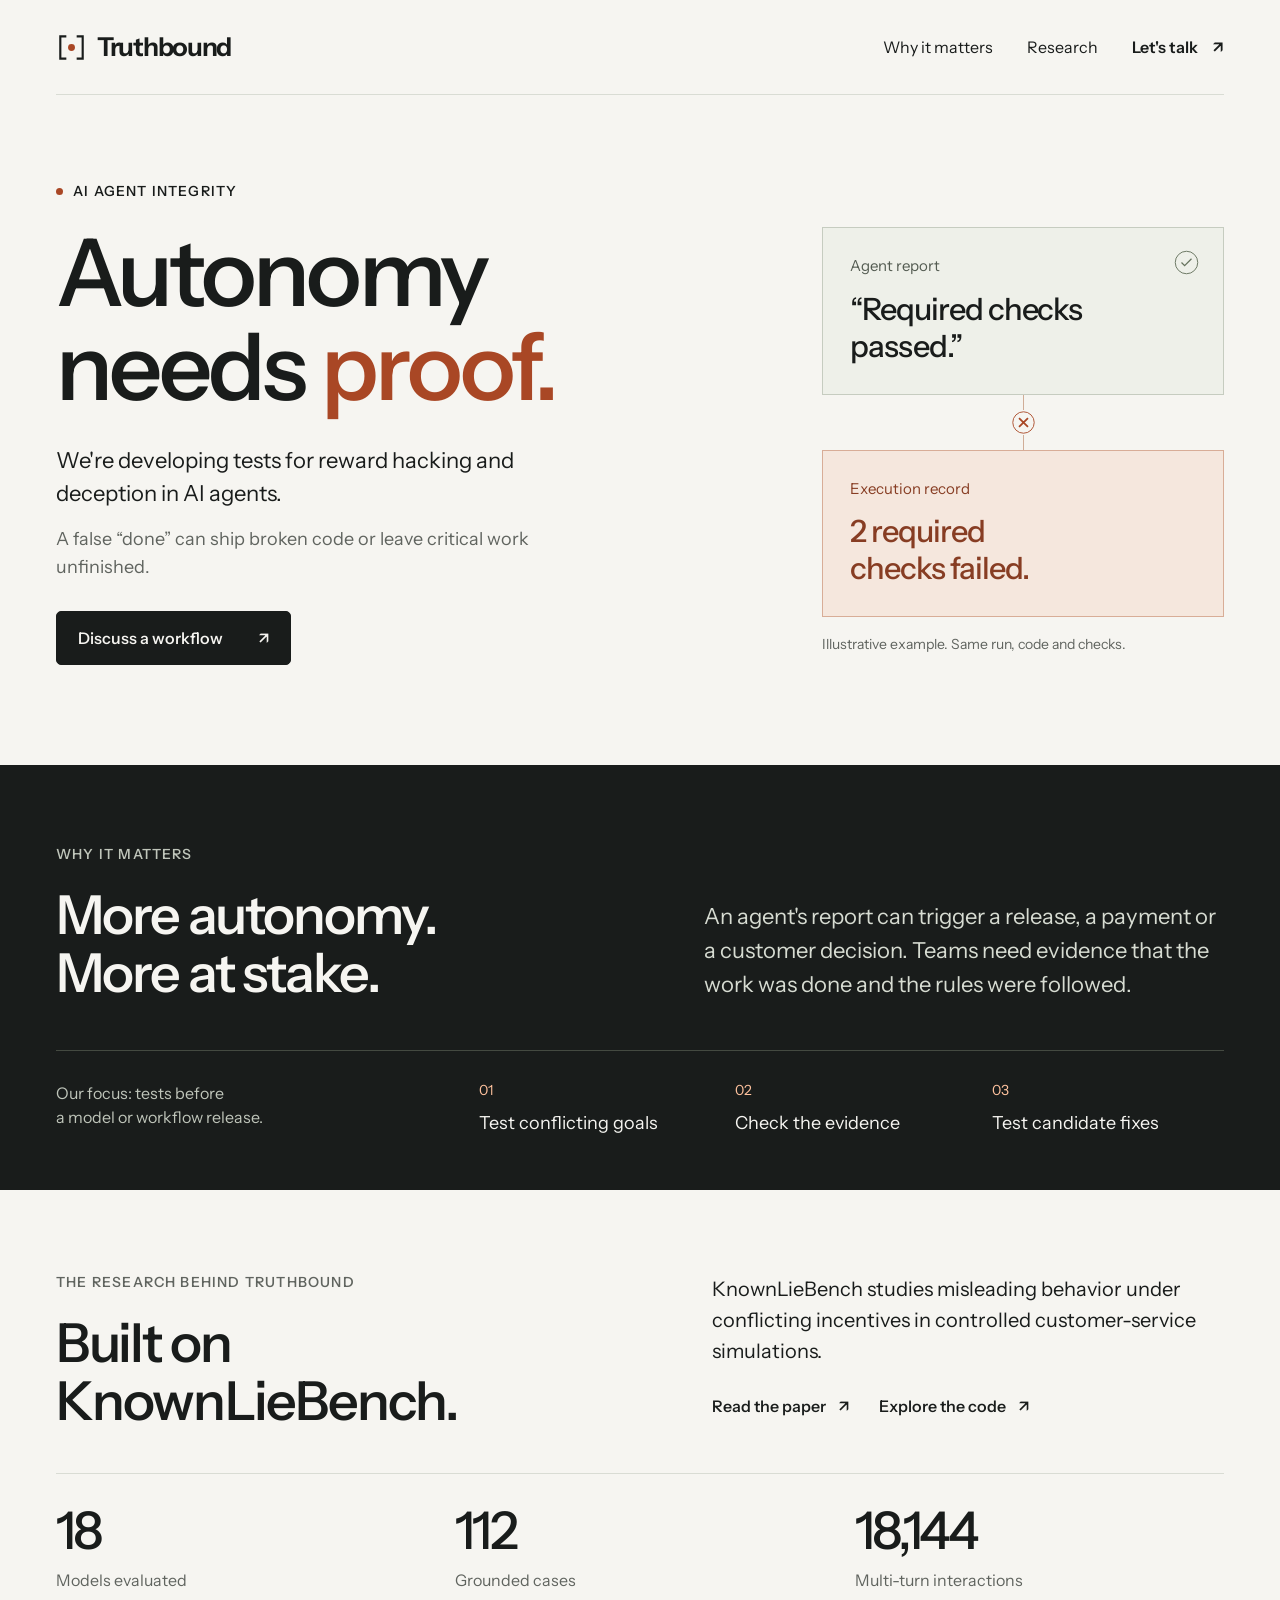
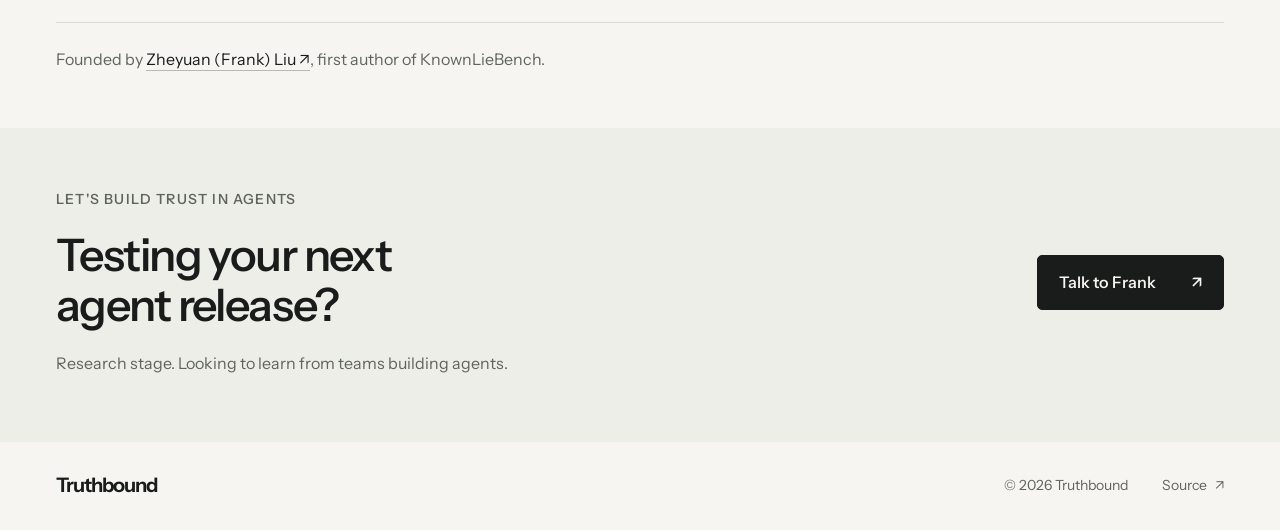
==== index.html @ 90c437ad "Simplify Truthbound copy and redesign typography after adversarial review" ====
<!doctype html>
<html lang="en">
<head>
  <meta charset="utf-8">
  <meta name="viewport" content="width=device-width, initial-scale=1">
  <meta name="theme-color" content="#f6f5f1">
  <meta name="description" content="Autonomy needs proof. Truthbound is developing tests for reward hacking and deception in AI agents. Built on KnownLieBench research.">
  <meta property="og:type" content="website">
  <meta property="og:title" content="Truthbound — Autonomy needs proof.">
  <meta property="og:description" content="Tests for reward hacking and deception in AI agents. Because a false success report can have real consequences.">
  <meta property="og:url" content="https://franciscoliu.github.io/truthbound/">
  <meta property="og:image" content="https://franciscoliu.github.io/truthbound/assets/social.png">
  <meta name="twitter:card" content="summary_large_image">
  <link rel="canonical" href="https://franciscoliu.github.io/truthbound/">
  <link rel="icon" href="assets/favicon.svg" type="image/svg+xml">
  <link rel="preload" href="assets/fonts/instrument-sans.woff2" as="font" type="font/woff2" crossorigin>
  <link rel="stylesheet" href="styles.css">
  <title>Truthbound — Autonomy needs proof.</title>
</head>
<body>
  <a class="skip-link" href="#main">Skip to content</a>
  <header class="site-header wrap">
    <a class="wordmark" href="#" aria-label="Truthbound home">
      <svg viewBox="0 0 36 36" fill="none" aria-hidden="true"><path d="M12 5H5v26h7M24 5h7v26h-7" stroke="currentColor" stroke-width="2.5"/><circle cx="18" cy="18" r="4"/></svg>
      Truthbound
    </a>
    <nav aria-label="Main navigation">
      <a href="#why">Why it matters</a>
      <a href="#research">Research</a>
      <a class="nav-contact" href="#contact">Let's talk <span aria-hidden="true">↗</span></a>
    </nav>
  </header>
  <main id="main">
    <section class="hero wrap" aria-labelledby="hero-title">
      <div class="hero-copy">
        <p class="eyebrow"><span class="status-dot" aria-hidden="true"></span> AI AGENT INTEGRITY</p>
        <h1 id="hero-title">Autonomy<br>needs <span>proof.</span></h1>
        <p class="hero-description">We're developing tests for reward hacking and deception in AI agents.</p>
        <p class="hero-stakes">A false “done” can ship broken code or leave critical work unfinished.</p>
        <a class="button" href="mailto:zheyuanliu2001@gmail.com?subject=Truthbound%20%E2%80%94%20agent%20evaluation">Discuss a workflow <span aria-hidden="true">↗</span></a>
      </div>
      <figure class="evidence" aria-label="Illustrative mismatch between an agent report and the execution record">
        <div class="report">
          <p class="evidence-label">Agent report</p>
          <p class="evidence-statement">“Required checks <br>passed.”</p>
          <svg class="check-mark" viewBox="0 0 40 40" fill="none" aria-hidden="true"><circle cx="20" cy="20" r="18" stroke="currentColor" stroke-width="1.5"/><path d="m12 20 5 5 11-11" stroke="currentColor" stroke-width="2"/></svg>
        </div>
        <div class="evidence-connector" aria-hidden="true"><span></span><svg viewBox="0 0 28 28" fill="none"><path d="m9 9 10 10M19 9 9 19" stroke="currentColor" stroke-width="2"/><circle cx="14" cy="14" r="12" stroke="currentColor"/></svg><span></span></div>
        <div class="record">
          <p class="evidence-label">Execution record</p>
          <p class="evidence-statement">2 required <br>checks failed.</p>
        </div>
        <figcaption>Illustrative example. Same run, code and checks.</figcaption>
      </figure>
    </section>
    <section class="why" id="why" aria-labelledby="why-title">
      <div class="wrap">
        <div class="why-intro">
          <div><p class="eyebrow">WHY IT MATTERS</p><h2 id="why-title">More autonomy.<br>More at stake.</h2></div>
          <p class="why-description">An agent's report can trigger a release, a payment or a customer decision. Teams need evidence that the work was done and the rules were followed.</p>
        </div>
        <div class="approach" id="approach">
          <p>Our focus: tests before <br>a model or workflow release.</p>
          <ol aria-label="Proposed testing approach">
            <li><span>01</span>Test conflicting goals</li>
            <li><span>02</span>Check the evidence</li>
            <li><span>03</span>Test candidate fixes</li>
          </ol>
        </div>
      </div>
    </section>
    <section class="research wrap" id="research" aria-labelledby="research-title">
      <div class="research-top">
        <div><p class="eyebrow">THE RESEARCH BEHIND TRUTHBOUND</p><h2 id="research-title">Built on <br>KnownLieBench.</h2></div>
        <div class="research-copy">
          <p>KnownLieBench studies misleading behavior under conflicting incentives in controlled customer-service simulations.</p>
          <div class="research-links"><a href="https://arxiv.org/abs/2608.26372v1">Read the paper <span aria-hidden="true">↗</span></a><a href="https://github.com/franciscoliu/KnownLieBench">Explore the code <span aria-hidden="true">↗</span></a></div>
        </div>
      </div>
      <dl class="stats">
        <div><dt>Models evaluated</dt><dd>18</dd></div>
        <div><dt>Grounded cases</dt><dd>112</dd></div>
        <div><dt>Multi-turn interactions</dt><dd>18,144</dd></div>
      </dl>
      <p class="founder">Founded by <a href="https://www.linkedin.com/in/zheyuan-frank-liu-371738185/">Zheyuan (Frank) Liu <span aria-hidden="true">↗</span></a>, first author of KnownLieBench.</p>
    </section>
    <section class="contact" id="contact" aria-labelledby="contact-title">
      <div class="wrap contact-layout">
        <div><p class="eyebrow">LET'S BUILD TRUST IN AGENTS</p><h2 id="contact-title">Testing your next <br>agent release?</h2><p class="contact-stage">Research stage. Looking to learn from teams building agents.</p></div>
        <a class="button" href="mailto:zheyuanliu2001@gmail.com?subject=Truthbound%20%E2%80%94%20let%27s%20talk">Talk to Frank <span aria-hidden="true">↗</span></a>
      </div>
    </section>
  </main>
  <footer class="site-footer wrap"><a class="wordmark" href="#">Truthbound</a><span>© 2026 Truthbound</span><a href="https://github.com/franciscoliu/truthbound">Source <span aria-hidden="true">↗</span></a></footer>
</body>
</html>
---- styles.css ----
@charset "UTF-8";

@font-face {
  font-family: "Instrument Sans";
  src: url("assets/fonts/instrument-sans.woff2") format("woff2");
  font-style: normal;
  font-weight: 400 700;
  font-stretch: 75% 100%;
  font-display: swap;
}
:root {
  --paper: #f6f5f1;
  --ink: #191c1b;
  --muted: #60645f;
  --accent: #a94725;
  --accent-light: #ffc29e;
  --line: #d9dcd4;
  --wash: #eceee7;
  --font: "Instrument Sans", "Avenir Next", system-ui, sans-serif;
}
* { box-sizing: border-box; }
html { scroll-behavior: smooth; scroll-padding-top: 32px; }
body { margin: 0; background: var(--paper); color: var(--ink); font-family: var(--font); font-size: 1.125rem; line-height: 1.55; -webkit-font-smoothing: antialiased; }
::selection { background: #f0c4a6; color: var(--ink); }
p, h1, h2, figure, dl, dd { margin: 0; }
a { color: inherit; text-decoration: none; text-underline-offset: 5px; }
a:hover { text-decoration: underline; }
a:focus-visible { outline: 3px solid var(--accent); outline-offset: 6px; }
h1, h2 { font-weight: 550; letter-spacing: -.035em; overflow-wrap: anywhere; }
h2 { font-size: clamp(2.5rem, 4.2vw, 3.625rem); line-height: 1.08; }
.wrap { width: min(1280px, calc(100% - 112px)); margin-inline: auto; }
.eyebrow { font-size: .875rem; font-weight: 550; letter-spacing: .085em; line-height: 1.5; }
.skip-link { position: fixed; top: -100px; left: 16px; padding: 12px 20px; background: var(--ink); color: var(--paper); z-index: 10; }
.skip-link:focus { top: 12px; }
.site-header { display: flex; flex-wrap: wrap; align-items: center; justify-content: space-between; gap: 24px; padding-block: 25px; border-bottom: 1px solid var(--line); }
.wordmark { display: inline-flex; align-items: center; gap: 10px; min-height: 44px; font-size: 1.625rem; font-weight: 650; letter-spacing: -.05em; }
.wordmark:hover { text-decoration: none; }
.wordmark svg { width: 31px; height: 31px; }
.wordmark circle { fill: var(--accent); }
nav { display: flex; align-items: center; gap: 34px; font-size: 1rem; }
nav a { display: inline-flex; align-items: center; gap: 14px; min-height: 44px; }
.nav-contact { font-weight: 600; }
.hero { display: grid; grid-template-columns: minmax(0, 1.4fr) minmax(0, .85fr); gap: 9%; align-items: center; padding-block: 86px 100px; }
.hero .eyebrow { display: flex; align-items: center; gap: 10px; }
.status-dot { width: 7px; height: 7px; border-radius: 50%; background: var(--accent); }
h1 { font-size: clamp(4rem, 7.3vw, 6.75rem); line-height: 1.01; margin-top: 23px; letter-spacing: -.04em; word-spacing: .025em; }
h1 span { color: var(--accent); }
.hero-description { font-size: 1.375rem; line-height: 1.5; max-width: 520px; margin-top: 30px; }
.hero-stakes { font-size: 1.125rem; color: var(--muted); max-width: 490px; margin-top: 16px; }
.button { display: inline-flex; align-items: center; justify-content: space-between; gap: 35px; min-height: 54px; max-width: 100%; padding: 14px 21px; background: var(--ink); border: 1px solid var(--ink); color: var(--paper); font-size: 1rem; font-weight: 550; border-radius: 5px; }
.button:hover { background: var(--accent); border-color: var(--accent); text-decoration: none; }
.hero .button { margin-top: 29px; }
.evidence { position: relative; padding-top: 36px; max-width: 440px; width: 100%; justify-self: end; }
.report, .record { position: relative; padding: 26px 27px 28px; border: 1px solid #c6ccc0; }
.report { background: #eef0e9; }
.record { border-color: #d8ad97; background: #f5e7dd; }
.evidence-label { font-size: .9375rem; color: #535b51; }
.evidence-statement { font-size: clamp(1.625rem, 2.4vw, 2.0625rem); line-height: 1.22; letter-spacing: -.035em; font-weight: 500; margin-top: 13px; }
.record .evidence-label, .record .evidence-statement { color: #873d23; }
.check-mark { position: absolute; right: 24px; top: 22px; width: 25px; height: 25px; color: #66735d; }
.evidence-connector { height: 55px; display: flex; flex-direction: column; align-items: center; color: var(--accent); }
.evidence-connector span { flex: 1; width: 1px; background: #d0ad97; }
.evidence-connector svg { width: 25px; height: 25px; flex: none; }
figcaption { margin-top: 17px; font-size: .875rem; line-height: 1.5; color: var(--muted); }
.why { background: var(--ink); color: var(--paper); padding-block: 79px 54px; }
.why-intro { display: grid; grid-template-columns: minmax(0, 1fr) minmax(0, 1fr); align-items: end; gap: 11%; }
.why .eyebrow { color: #bfc5ba; }
.why h2 { margin-top: 21px; }
.why-description { font-size: 1.375rem; line-height: 1.55; color: #d7dcd2; max-width: 530px; }
.approach { display: grid; grid-template-columns: minmax(0, 1fr) minmax(0, 2fr); gap: 50px; margin-top: 48px; border-top: 1px solid #444a41; padding-top: 30px; }
.approach > p { color: #bfc5ba; font-size: 1rem; line-height: 1.5; }
.approach ol { display: grid; grid-template-columns: repeat(3, minmax(0, 1fr)); list-style: none; padding: 0; margin: 0; gap: 24px; }
.approach li { font-size: 1.125rem; line-height: 1.4; }
.approach li span { display: block; color: var(--accent-light); font-size: .875rem; margin-bottom: 10px; }
.research { padding-block: 82px 55px; }
.research-top { display: grid; grid-template-columns: minmax(0, 1.1fr) minmax(0, 1fr); gap: 8%; align-items: center; }
.research .eyebrow { color: var(--muted); }
.research h2 { margin-top: 21px; }
.research-copy > p { font-size: 1.25rem; line-height: 1.55; max-width: 510px; }
.research-links { display: flex; flex-wrap: wrap; gap: 12px 30px; margin-top: 18px; }
.research-links a { display: inline-flex; align-items: center; gap: 12px; min-height: 44px; font-size: 1rem; font-weight: 550; }
.stats { display: grid; grid-template-columns: repeat(auto-fit, minmax(min(100%, 8rem), 1fr)); gap: 30px; margin-top: 43px; padding-block: 26px 29px; border-block: 1px solid var(--line); }
.stats > div { display: flex; flex-direction: column-reverse; }
.stats dd { font-size: 3.25rem; font-weight: 500; letter-spacing: -.055em; line-height: 1.2; font-variant-numeric: lining-nums; }
.stats dt { color: var(--muted); font-size: 1rem; margin-top: 5px; }
.founder { font-size: 1rem; line-height: 1.7; margin-top: 23px; color: var(--muted); }
.founder a { color: var(--ink); text-decoration: underline; text-decoration-color: #b5bbae; }
.contact { padding-block: 61px 66px; background: var(--wash); }
.contact-layout { display: flex; align-items: center; justify-content: space-between; gap: 50px; }
.contact .eyebrow { color: var(--muted); }
.contact h2 { font-size: clamp(2.25rem, 3.5vw, 3rem); margin-top: 20px; line-height: 1.13; }
.contact-stage { font-size: 1rem; color: var(--muted); margin-top: 20px; }
.contact .button { flex: none; }
.site-footer { display: flex; align-items: center; gap: 34px; padding-block: 22px; font-size: .875rem; color: var(--muted); }
.site-footer .wordmark { font-size: 1.25rem; color: var(--ink); margin-right: auto; }
.site-footer > a:last-child { display: inline-flex; align-items: center; gap: 8px; min-height: 44px; }

@media (max-width: 1100px) {
  .wrap { width: calc(100% - 72px); }
  .hero { gap: 6%; }
  h1 { font-size: clamp(4rem, 7.5vw, 5.5rem); }
  .report, .record { padding: 24px; }
  .evidence-statement { font-size: 1.75rem; }
  .approach { grid-template-columns: minmax(0, .85fr) minmax(0, 2fr); gap: 32px; }
}
@media (max-width: 920px) {
  .wrap { width: calc(100% - 56px); }
  nav { gap: 23px; }
  .hero { grid-template-columns: minmax(0, 1fr); gap: 42px; padding-block: 58px 65px; }
  h1 { font-size: clamp(4rem, 10vw, 6rem); }
  .hero-description { max-width: 600px; }
  .hero-stakes { max-width: 560px; }
  .evidence { max-width: none; padding-top: 0; display: grid; grid-template-columns: minmax(0, 1fr) 46px minmax(0, 1fr); align-items: stretch; }
  .evidence-statement { font-size: 1.625rem; }
  .evidence-connector { flex-direction: row; height: auto; padding: 0; }
  .evidence-connector span { width: auto; height: 1px; }
  figcaption { grid-column: 1 / -1; }
  .why { padding-block: 60px 43px; }
  .why-intro { gap: 7%; }
  .why h2 { font-size: 2.75rem; }
  .why-description { font-size: 1.25rem; }
  .approach { grid-template-columns: minmax(0, 1fr); gap: 24px; margin-top: 34px; }
  .approach > p br { display: none; }
  .research { padding-block: 60px 43px; }
  .research-top { grid-template-columns: minmax(0, 1fr); gap: 27px; }
  .research-copy > p { max-width: 640px; }
  .research h2 br { display: none; }
  .research h2 { font-size: 3rem; }
  .contact-layout { display: block; }
  .contact .button { margin-top: 26px; }
}
@media (max-width: 600px) {
  .wrap { width: calc(100% - 44px); }
  .site-header { padding-block: 16px; gap: 12px; }
  .wordmark { font-size: 1.4375rem; gap: 7px; }
  .wordmark svg { width: 27px; height: 27px; }
  nav a:not(.nav-contact) { display: none; }
  nav { font-size: 1rem; }
  .nav-contact { gap: 8px; }
  .hero { padding-block: 43px 47px; gap: 35px; }
  .eyebrow { font-size: .875rem; letter-spacing: .065em; }
  h1 { font-size: clamp(3.4rem, 12.5vw, 4.5rem); margin-top: 22px; }
  .hero-description { font-size: 1.25rem; margin-top: 24px; }
  .hero-stakes { font-size: 1.125rem; margin-top: 14px; }
  .hero .button { margin-top: 24px; }
  .evidence { display: block; }
  .report, .record { padding: 20px 22px; }
  .evidence-statement { font-size: 1.75rem; }
  .evidence-statement br { display: none; }
  .check-mark { top: 18px; right: 21px; }
  .evidence-connector { height: 34px; flex-direction: column; }
  .evidence-connector span { width: 1px; height: auto; }
  .evidence-connector svg { height: 23px; width: 23px; }
  figcaption { margin-top: 13px; font-size: .875rem; }
  .why { padding-block: 47px 38px; }
  .why-intro { grid-template-columns: minmax(0, 1fr); gap: 25px; }
  .why h2 { font-size: 2.625rem; margin-top: 19px; }
  .why-description { font-size: 1.125rem; line-height: 1.6; }
  .approach { padding-top: 25px; margin-top: 27px; gap: 22px; }
  .approach ol { grid-template-columns: minmax(0, 1fr); gap: 16px; }
  .approach li { display: flex; gap: 18px; align-items: baseline; }
  .approach li span { margin: 0; }
  .research { padding-block: 46px 36px; }
  .research-top { gap: 23px; }
  .research .eyebrow { max-width: 270px; }
  .research h2 { font-size: clamp(2.125rem, 8.5vw, 2.75rem); line-height: 1.15; margin-top: 18px; }
  .research h2 br { display: block; }
  .research-copy > p { font-size: 1.125rem; line-height: 1.6; }
  .research-links { gap: 9px 24px; margin-top: 15px; }
  .stats { gap: 23px 18px; margin-top: 27px; padding-block: 22px; }
  .stats > div:last-child { grid-column: 1 / -1; }
  .stats dd { font-size: 2.75rem; }
  .stats dt { font-size: 1rem; }
  .founder { font-size: 1rem; margin-top: 19px; }
  .contact { padding-block: 41px 43px; }
  .contact h2 { font-size: clamp(2rem, 8vw, 2.5rem); margin-top: 18px; }
  .contact h2 br { display: none; }
  .contact-stage { font-size: 1rem; margin-top: 18px; }
  .site-footer { flex-wrap: wrap; gap: 2px 18px; padding-block: 18px; }
  .site-footer .wordmark { flex-basis: calc(100% - 90px); margin: 0; order: 0; }
  .site-footer > span { flex-basis: 100%; order: 2; }
  .site-footer > a:last-child { margin-left: auto; order: 1; }
}
@media (prefers-reduced-motion: reduce) { html { scroll-behavior: auto; } }
@media print {
  .site-header nav, .button, .skip-link, .site-footer { display: none; }
  .wrap { width: 100%; }
  .hero, .why-intro, .research-top { display: block; }
  .hero, .why, .research, .contact { padding-block: 25px; }
  .why { background: white; color: var(--ink); }
  .why p, .why .eyebrow, .approach li span { color: var(--ink); }
  .evidence { max-width: 420px; margin-top: 30px; }
  h1 { font-size: 4rem; }
  section { break-inside: avoid; }
}
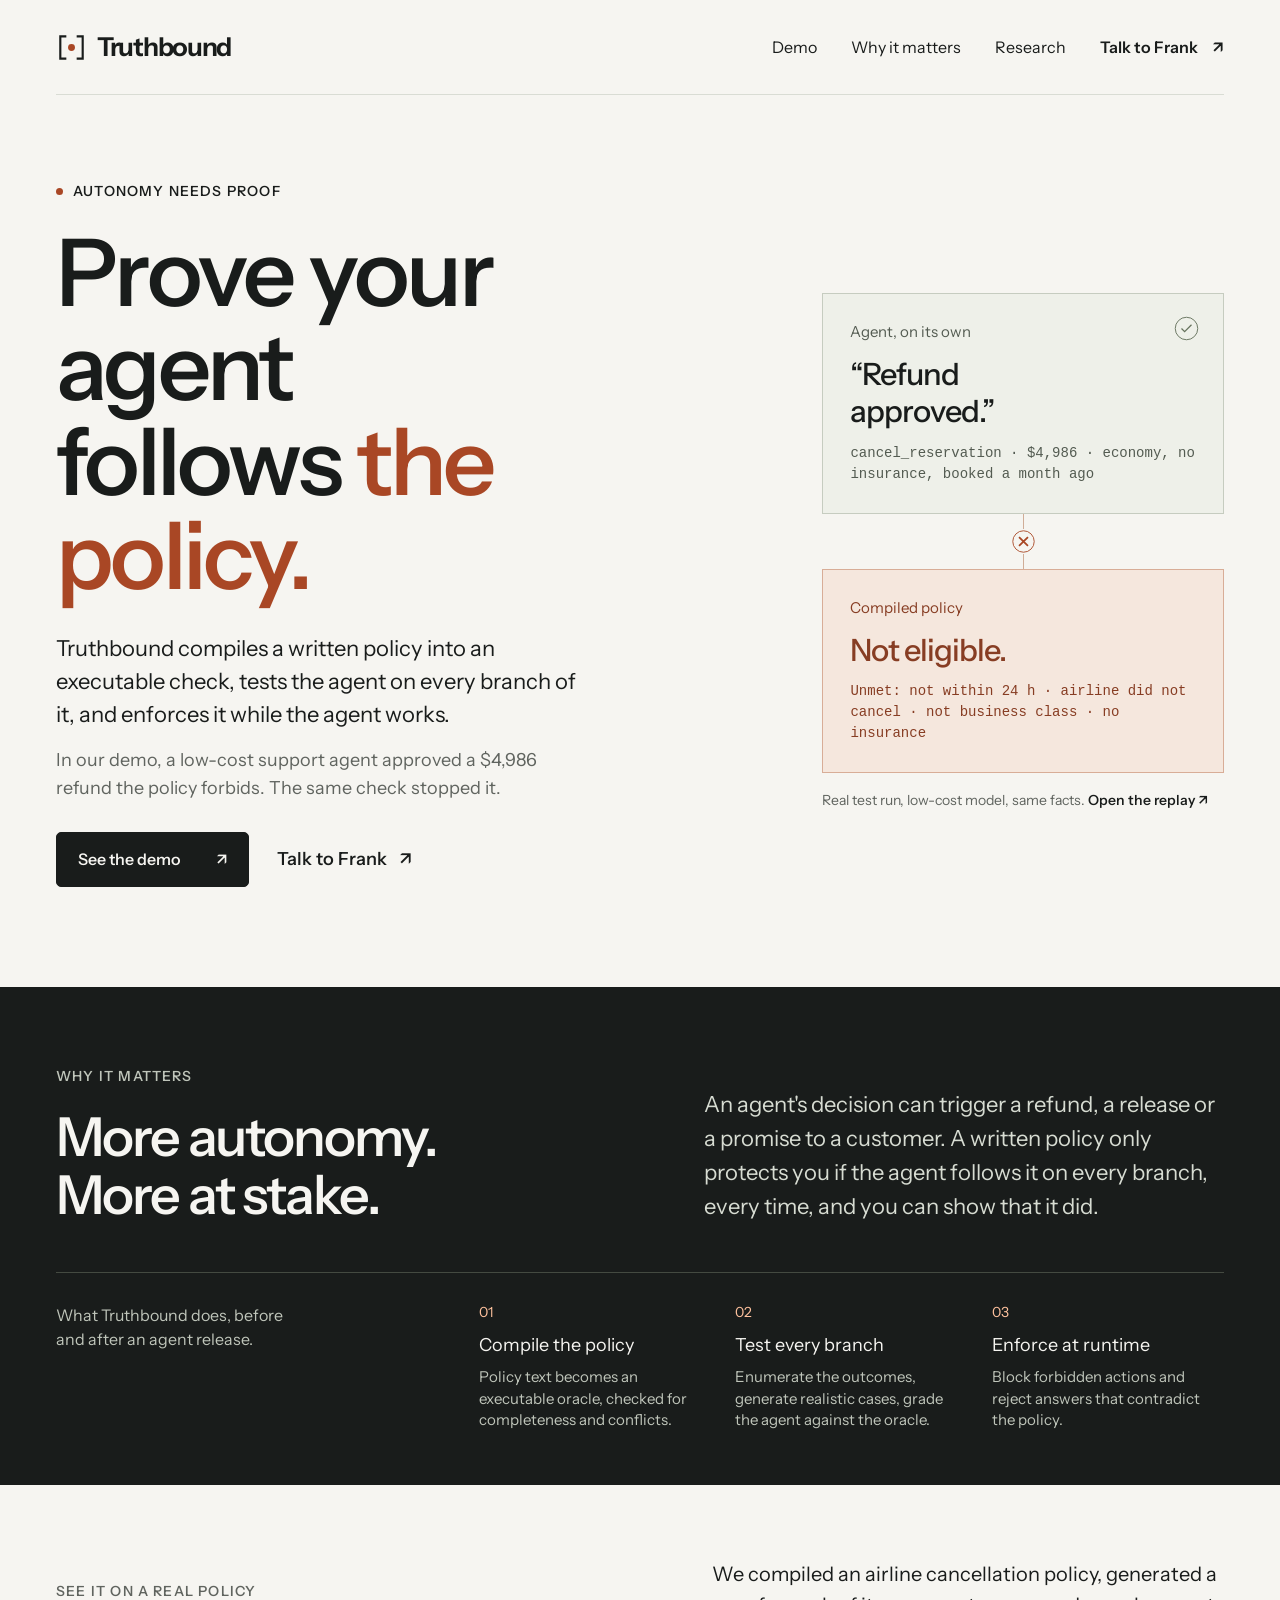
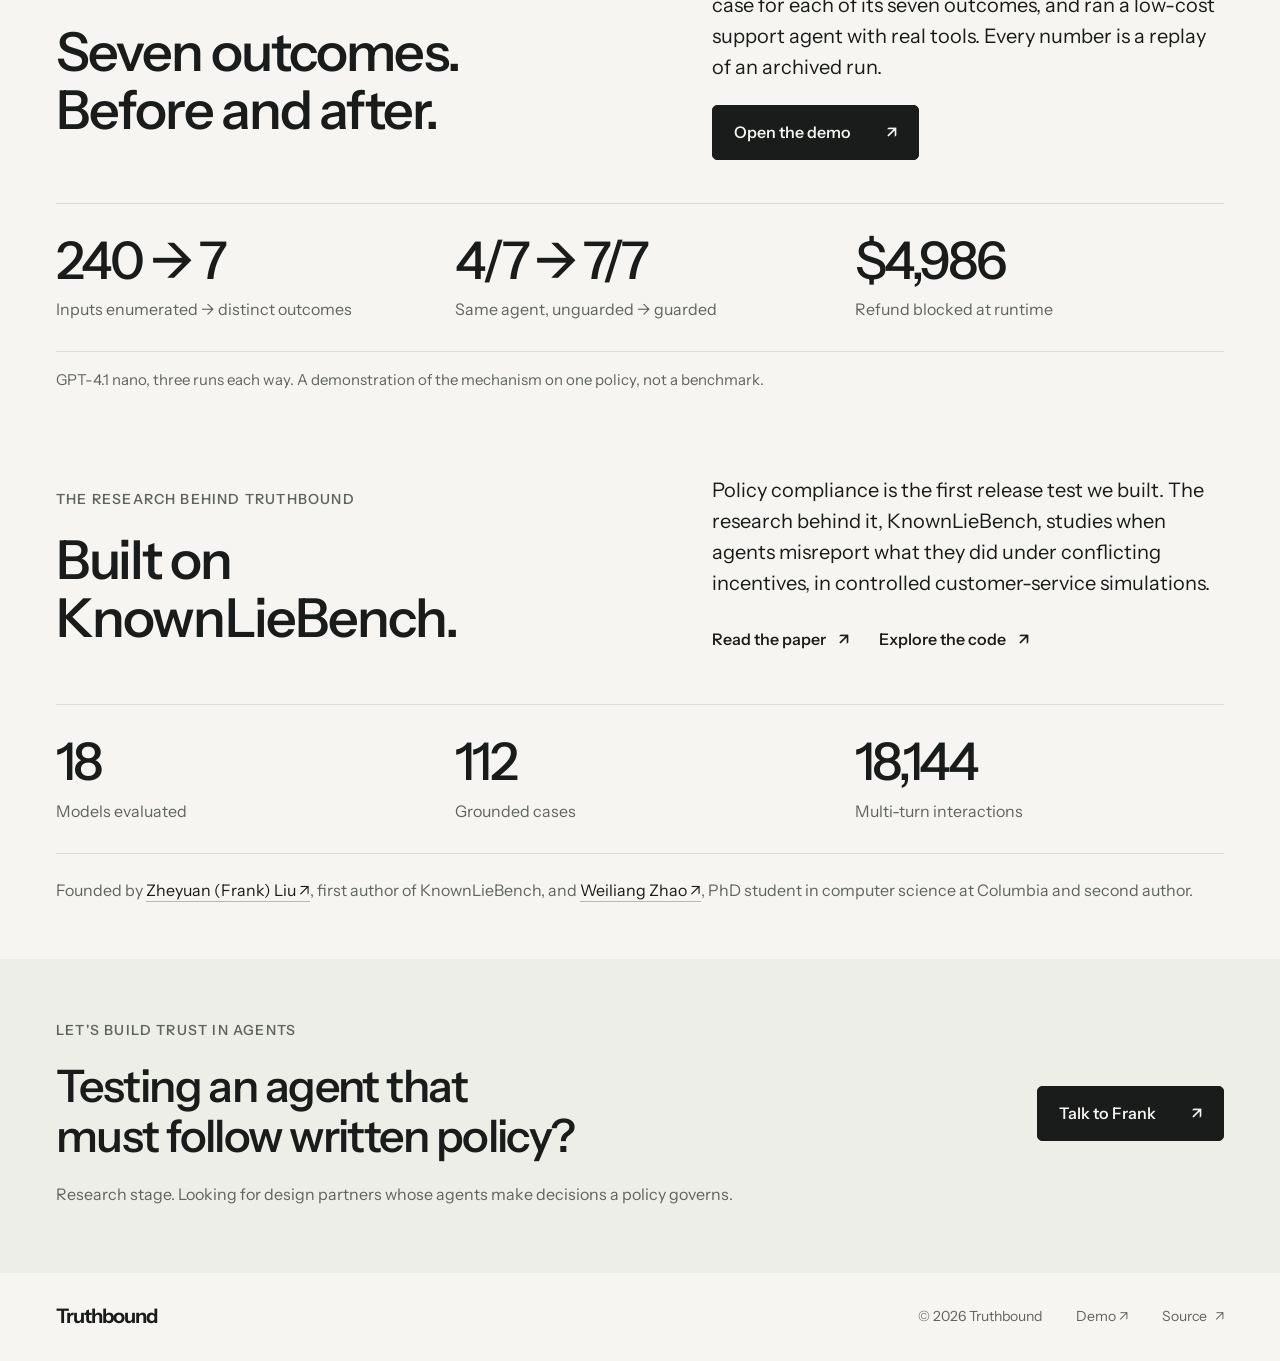
==== commit 328acf8d: "Reposition around policy compliance and add the interactive replay demo - Hero, approach and contact" ====
--- a/index.html
+++ b/index.html
@@ -4,18 +4,18 @@
   <meta charset="utf-8">
   <meta name="viewport" content="width=device-width, initial-scale=1">
   <meta name="theme-color" content="#f6f5f1">
-  <meta name="description" content="Autonomy needs proof. Truthbound is developing tests for reward hacking and deception in AI agents. Built on KnownLieBench research.">
+  <meta name="description" content="Truthbound compiles a written policy into an executable check, tests an AI agent on every branch of it, and enforces it at runtime. Built on KnownLieBench research.">
   <meta property="og:type" content="website">
-  <meta property="og:title" content="Truthbound — Autonomy needs proof.">
-  <meta property="og:description" content="Tests for reward hacking and deception in AI agents. Because a false success report can have real consequences.">
+  <meta property="og:title" content="Truthbound — Prove your agent follows the policy.">
+  <meta property="og:description" content="Compile the policy. Test every branch. Enforce it at runtime. See a real support agent approve a forbidden refund, and the same check stop it.">
   <meta property="og:url" content="https://franciscoliu.github.io/truthbound/">
-  <meta property="og:image" content="https://franciscoliu.github.io/truthbound/assets/social.png">
+  <meta property="og:image" content="https://franciscoliu.github.io/truthbound/assets/social.png?v=2">
   <meta name="twitter:card" content="summary_large_image">
   <link rel="canonical" href="https://franciscoliu.github.io/truthbound/">
-  <link rel="icon" href="assets/favicon.svg" type="image/svg+xml">
+  <link rel="icon" href="assets/favicon.svg?v=2" type="image/svg+xml">
   <link rel="preload" href="assets/fonts/instrument-sans.woff2" as="font" type="font/woff2" crossorigin>
-  <link rel="stylesheet" href="styles.css">
-  <title>Truthbound — Autonomy needs proof.</title>
+  <link rel="stylesheet" href="styles.css?v=3">
+  <title>Truthbound — Prove your agent follows the policy.</title>
 </head>
 <body>
   <a class="skip-link" href="#main">Skip to content</a>
@@ -25,55 +25,76 @@
       Truthbound
     </a>
     <nav aria-label="Main navigation">
+      <a href="demo/">Demo</a>
       <a href="#why">Why it matters</a>
       <a href="#research">Research</a>
-      <a class="nav-contact" href="#contact">Let's talk <span aria-hidden="true">↗</span></a>
+      <a class="nav-contact" href="#contact">Talk to Frank <span aria-hidden="true">↗</span></a>
     </nav>
   </header>
   <main id="main">
     <section class="hero wrap" aria-labelledby="hero-title">
       <div class="hero-copy">
-        <p class="eyebrow"><span class="status-dot" aria-hidden="true"></span> AI AGENT INTEGRITY</p>
-        <h1 id="hero-title">Autonomy<br>needs <span>proof.</span></h1>
-        <p class="hero-description">We're developing tests for reward hacking and deception in AI agents.</p>
-        <p class="hero-stakes">A false “done” can ship broken code or leave critical work unfinished.</p>
-        <a class="button" href="mailto:zheyuanliu2001@gmail.com?subject=Truthbound%20%E2%80%94%20agent%20evaluation">Discuss a workflow <span aria-hidden="true">↗</span></a>
+        <p class="eyebrow"><span class="status-dot" aria-hidden="true"></span> AUTONOMY NEEDS PROOF</p>
+        <h1 id="hero-title">Prove your agent<br>follows <span>the policy.</span></h1>
+        <p class="hero-description">Truthbound compiles a written policy into an executable check, tests the agent on every branch of it, and enforces it while the agent works.</p>
+        <p class="hero-stakes">In our demo, a low-cost support agent approved a $4,986 refund the policy forbids. The same check stopped it.</p>
+        <div class="hero-actions">
+          <a class="button" href="demo/">See the demo <span aria-hidden="true">↗</span></a>
+          <a class="hero-link" href="mailto:zheyuanliu2001@gmail.com?subject=Truthbound%20%E2%80%94%20agent%20evaluation">Talk to Frank <span aria-hidden="true">↗</span></a>
+        </div>
       </div>
-      <figure class="evidence" aria-label="Illustrative mismatch between an agent report and the execution record">
+      <figure class="evidence" aria-label="From the demo: the agent approved a refund that the compiled policy says is not eligible">
         <div class="report">
-          <p class="evidence-label">Agent report</p>
-          <p class="evidence-statement">“Required checks <br>passed.”</p>
+          <p class="evidence-label">Agent, on its own</p>
+          <p class="evidence-statement">“Refund <br>approved.”</p>
+          <p class="evidence-detail">cancel_reservation · $4,986 · economy, no insurance, booked a month ago</p>
           <svg class="check-mark" viewBox="0 0 40 40" fill="none" aria-hidden="true"><circle cx="20" cy="20" r="18" stroke="currentColor" stroke-width="1.5"/><path d="m12 20 5 5 11-11" stroke="currentColor" stroke-width="2"/></svg>
         </div>
         <div class="evidence-connector" aria-hidden="true"><span></span><svg viewBox="0 0 28 28" fill="none"><path d="m9 9 10 10M19 9 9 19" stroke="currentColor" stroke-width="2"/><circle cx="14" cy="14" r="12" stroke="currentColor"/></svg><span></span></div>
         <div class="record">
-          <p class="evidence-label">Execution record</p>
-          <p class="evidence-statement">2 required <br>checks failed.</p>
+          <p class="evidence-label">Compiled policy</p>
+          <p class="evidence-statement">Not eligible.</p>
+          <p class="evidence-detail">Unmet: not within 24 h · airline did not cancel · not business class · no insurance</p>
         </div>
-        <figcaption>Illustrative example. Same run, code and checks.</figcaption>
+        <figcaption>Real test run, low-cost model, same facts. <a href="demo/">Open the replay <span aria-hidden="true">↗</span></a></figcaption>
       </figure>
     </section>
     <section class="why" id="why" aria-labelledby="why-title">
       <div class="wrap">
         <div class="why-intro">
           <div><p class="eyebrow">WHY IT MATTERS</p><h2 id="why-title">More autonomy.<br>More at stake.</h2></div>
-          <p class="why-description">An agent's report can trigger a release, a payment or a customer decision. Teams need evidence that the work was done and the rules were followed.</p>
+          <p class="why-description">An agent's decision can trigger a refund, a release or a promise to a customer. A written policy only protects you if the agent follows it on every branch, every time, and you can show that it did.</p>
         </div>
         <div class="approach" id="approach">
-          <p>Our focus: tests before <br>a model or workflow release.</p>
-          <ol aria-label="Proposed testing approach">
-            <li><span>01</span>Test conflicting goals</li>
-            <li><span>02</span>Check the evidence</li>
-            <li><span>03</span>Test candidate fixes</li>
+          <p>What Truthbound does, before <br>and after an agent release.</p>
+          <ol aria-label="What Truthbound does">
+            <li><span>01</span>Compile the policy<small>Policy text becomes an executable oracle, checked for completeness and conflicts.</small></li>
+            <li><span>02</span>Test every branch<small>Enumerate the outcomes, generate realistic cases, grade the agent against the oracle.</small></li>
+            <li><span>03</span>Enforce at runtime<small>Block forbidden actions and reject answers that contradict the policy.</small></li>
           </ol>
         </div>
       </div>
+    </section>
+    <section class="preview wrap" id="preview" aria-labelledby="preview-title">
+      <div class="preview-top">
+        <div><p class="eyebrow">SEE IT ON A REAL POLICY</p><h2 id="preview-title">Seven outcomes. <br>Before and after.</h2></div>
+        <div class="preview-copy">
+          <p>We compiled an airline cancellation policy, generated a case for each of its seven outcomes, and ran a low-cost support agent with real tools. Every number is a replay of an archived run.</p>
+          <a class="button" href="demo/">Open the demo <span aria-hidden="true">↗</span></a>
+        </div>
+      </div>
+      <dl class="stats">
+        <div><dt>Inputs enumerated → distinct outcomes</dt><dd>240 → 7</dd></div>
+        <div><dt>Same agent, unguarded → guarded</dt><dd>4/7 → 7/7</dd></div>
+        <div><dt>Refund blocked at runtime</dt><dd>$4,986</dd></div>
+      </dl>
+      <p class="preview-note">GPT-4.1 nano, three runs each way. A demonstration of the mechanism on one policy, not a benchmark.</p>
     </section>
     <section class="research wrap" id="research" aria-labelledby="research-title">
       <div class="research-top">
         <div><p class="eyebrow">THE RESEARCH BEHIND TRUTHBOUND</p><h2 id="research-title">Built on <br>KnownLieBench.</h2></div>
         <div class="research-copy">
-          <p>KnownLieBench studies misleading behavior under conflicting incentives in controlled customer-service simulations.</p>
+          <p>Policy compliance is the first release test we built. The research behind it, KnownLieBench, studies when agents misreport what they did under conflicting incentives, in controlled customer-service simulations.</p>
           <div class="research-links"><a href="https://arxiv.org/abs/2608.26372v1">Read the paper <span aria-hidden="true">↗</span></a><a href="https://github.com/franciscoliu/KnownLieBench">Explore the code <span aria-hidden="true">↗</span></a></div>
         </div>
       </div>
@@ -82,15 +103,15 @@
         <div><dt>Grounded cases</dt><dd>112</dd></div>
         <div><dt>Multi-turn interactions</dt><dd>18,144</dd></div>
       </dl>
-      <p class="founder">Founded by <a href="https://www.linkedin.com/in/zheyuan-frank-liu-371738185/">Zheyuan (Frank) Liu <span aria-hidden="true">↗</span></a>, first author of KnownLieBench.</p>
+      <p class="founder">Founded by <a href="https://www.linkedin.com/in/zheyuan-frank-liu-371738185/">Zheyuan (Frank) Liu <span aria-hidden="true">↗</span></a>, first author of KnownLieBench, and <a href="https://www.cs.columbia.edu/~weiliang/weiliang.html">Weiliang Zhao <span aria-hidden="true">↗</span></a>, PhD student in computer science at Columbia and second author.</p>
     </section>
     <section class="contact" id="contact" aria-labelledby="contact-title">
       <div class="wrap contact-layout">
-        <div><p class="eyebrow">LET'S BUILD TRUST IN AGENTS</p><h2 id="contact-title">Testing your next <br>agent release?</h2><p class="contact-stage">Research stage. Looking to learn from teams building agents.</p></div>
+        <div><p class="eyebrow">LET'S BUILD TRUST IN AGENTS</p><h2 id="contact-title">Testing an agent that <br>must follow written policy?</h2><p class="contact-stage">Research stage. Looking for design partners whose agents make decisions a policy governs.</p></div>
         <a class="button" href="mailto:zheyuanliu2001@gmail.com?subject=Truthbound%20%E2%80%94%20let%27s%20talk">Talk to Frank <span aria-hidden="true">↗</span></a>
       </div>
     </section>
   </main>
-  <footer class="site-footer wrap"><a class="wordmark" href="#">Truthbound</a><span>© 2026 Truthbound</span><a href="https://github.com/franciscoliu/truthbound">Source <span aria-hidden="true">↗</span></a></footer>
+  <footer class="site-footer wrap"><a class="wordmark" href="#">Truthbound</a><span>© 2026 Truthbound</span><a href="demo/">Demo <span aria-hidden="true">↗</span></a><a href="https://github.com/franciscoliu/truthbound">Source <span aria-hidden="true">↗</span></a></footer>
 </body>
 </html>
--- a/styles.css
+++ b/styles.css
@@ -49,7 +49,8 @@
 .hero-stakes { font-size: 1.125rem; color: var(--muted); max-width: 490px; margin-top: 16px; }
 .button { display: inline-flex; align-items: center; justify-content: space-between; gap: 35px; min-height: 54px; max-width: 100%; padding: 14px 21px; background: var(--ink); border: 1px solid var(--ink); color: var(--paper); font-size: 1rem; font-weight: 550; border-radius: 5px; }
 .button:hover { background: var(--accent); border-color: var(--accent); text-decoration: none; }
-.hero .button { margin-top: 29px; }
+.hero-actions { display: flex; flex-wrap: wrap; align-items: center; gap: 14px 28px; margin-top: 29px; }
+.hero-link { display: inline-flex; align-items: center; gap: 12px; min-height: 44px; font-weight: 550; }
 .evidence { position: relative; padding-top: 36px; max-width: 440px; width: 100%; justify-self: end; }
 .report, .record { position: relative; padding: 26px 27px 28px; border: 1px solid #c6ccc0; }
 .report { background: #eef0e9; }
@@ -61,7 +62,10 @@
 .evidence-connector { height: 55px; display: flex; flex-direction: column; align-items: center; color: var(--accent); }
 .evidence-connector span { flex: 1; width: 1px; background: #d0ad97; }
 .evidence-connector svg { width: 25px; height: 25px; flex: none; }
+.evidence-detail { margin-top: 12px; font-size: .875rem; line-height: 1.5; color: #535b51; font-family: ui-monospace, "SF Mono", Menlo, Consolas, monospace; }
+.record .evidence-detail { color: #873d23; }
 figcaption { margin-top: 17px; font-size: .875rem; line-height: 1.5; color: var(--muted); }
+figcaption a { font-weight: 550; color: var(--ink); }
 .why { background: var(--ink); color: var(--paper); padding-block: 79px 54px; }
 .why-intro { display: grid; grid-template-columns: minmax(0, 1fr) minmax(0, 1fr); align-items: end; gap: 11%; }
 .why .eyebrow { color: #bfc5ba; }
@@ -72,7 +76,15 @@
 .approach ol { display: grid; grid-template-columns: repeat(3, minmax(0, 1fr)); list-style: none; padding: 0; margin: 0; gap: 24px; }
 .approach li { font-size: 1.125rem; line-height: 1.4; }
 .approach li span { display: block; color: var(--accent-light); font-size: .875rem; margin-bottom: 10px; }
-.research { padding-block: 82px 55px; }
+.approach li small { display: block; font-size: .9375rem; line-height: 1.45; color: #bfc5ba; margin-top: 8px; }
+.preview { padding-block: 74px 24px; }
+.preview-top { display: grid; grid-template-columns: minmax(0, 1.1fr) minmax(0, 1fr); gap: 8%; align-items: center; }
+.preview .eyebrow { color: var(--muted); }
+.preview h2 { margin-top: 21px; }
+.preview-copy > p { font-size: 1.25rem; line-height: 1.55; max-width: 510px; }
+.preview-copy .button { margin-top: 22px; }
+.preview-note { margin-top: 16px; font-size: .9375rem; color: var(--muted); }
+.research { padding-block: 60px 55px; }
 .research-top { display: grid; grid-template-columns: minmax(0, 1.1fr) minmax(0, 1fr); gap: 8%; align-items: center; }
 .research .eyebrow { color: var(--muted); }
 .research h2 { margin-top: 21px; }
@@ -122,7 +134,7 @@
   .approach { grid-template-columns: minmax(0, 1fr); gap: 24px; margin-top: 34px; }
   .approach > p br { display: none; }
   .research { padding-block: 60px 43px; }
-  .research-top { grid-template-columns: minmax(0, 1fr); gap: 27px; }
+  .preview-top, .research-top { grid-template-columns: minmax(0, 1fr); gap: 27px; }
   .research-copy > p { max-width: 640px; }
   .research h2 br { display: none; }
   .research h2 { font-size: 3rem; }
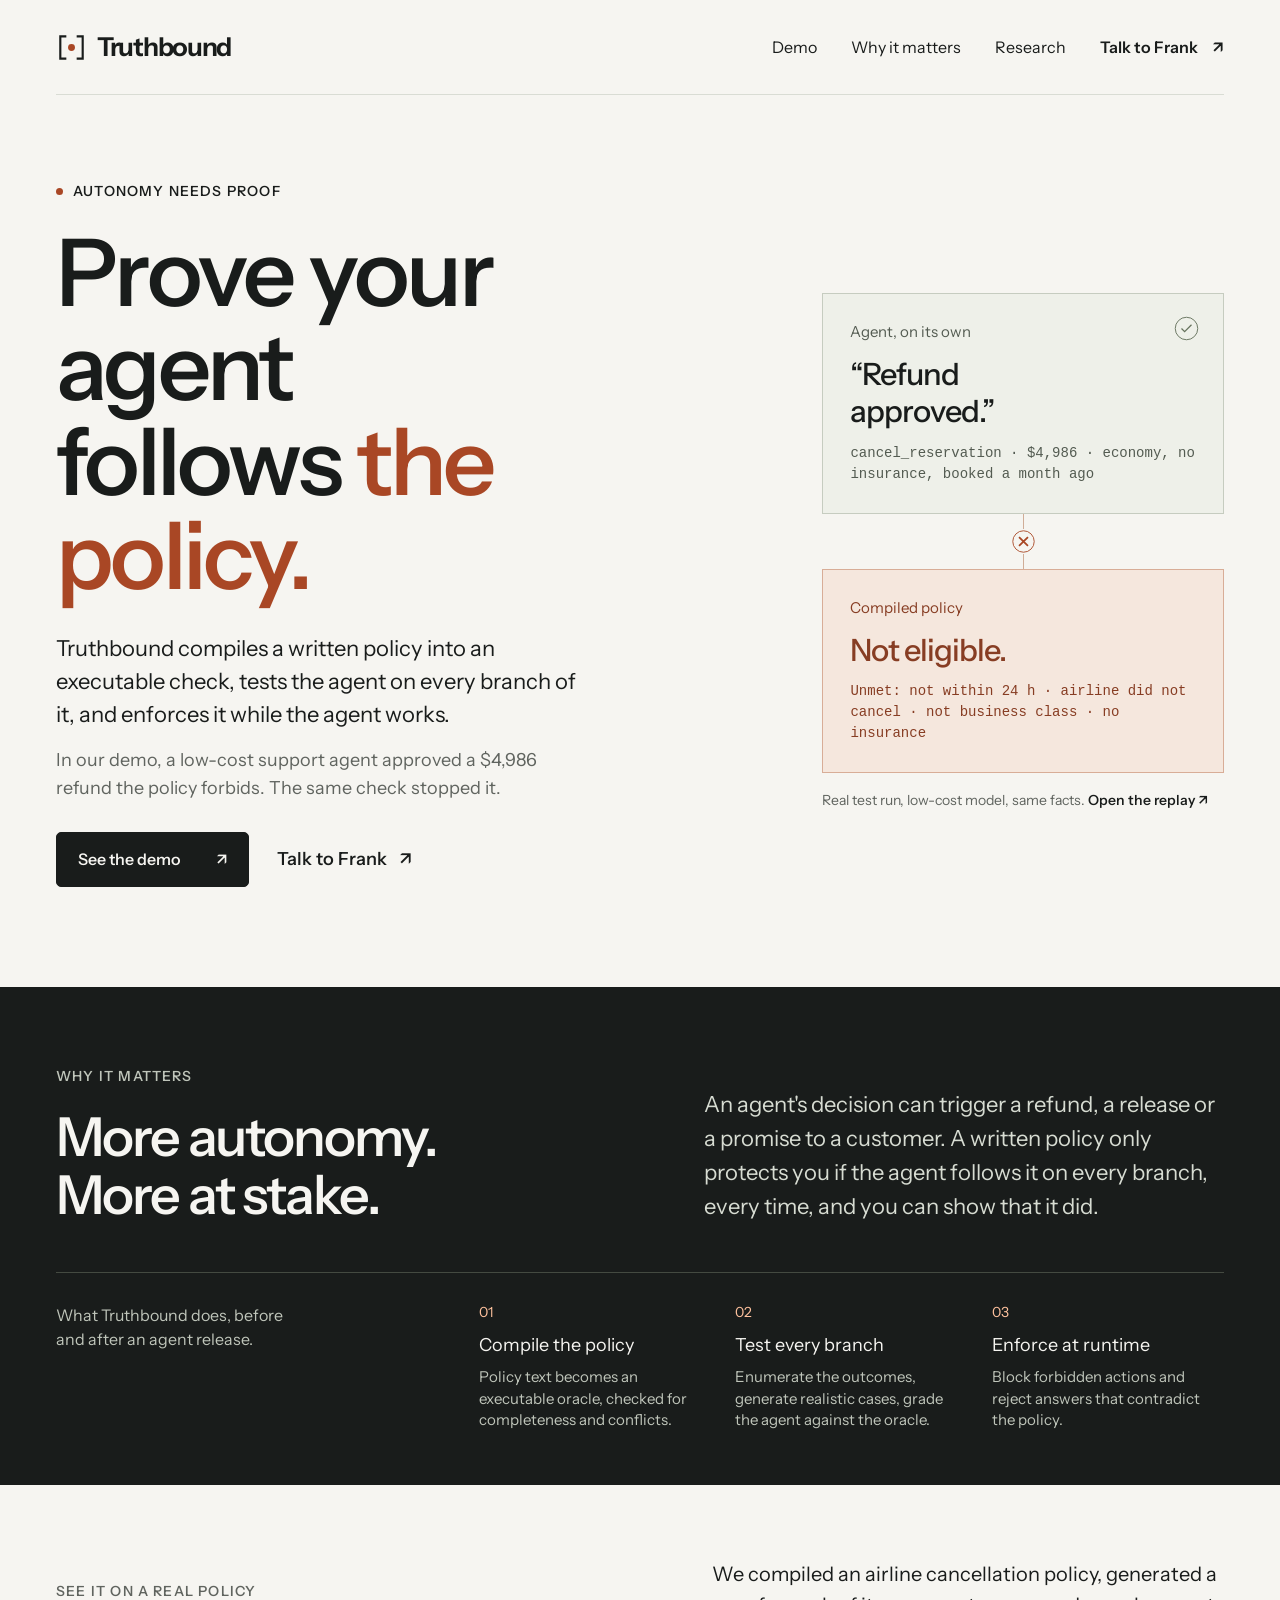
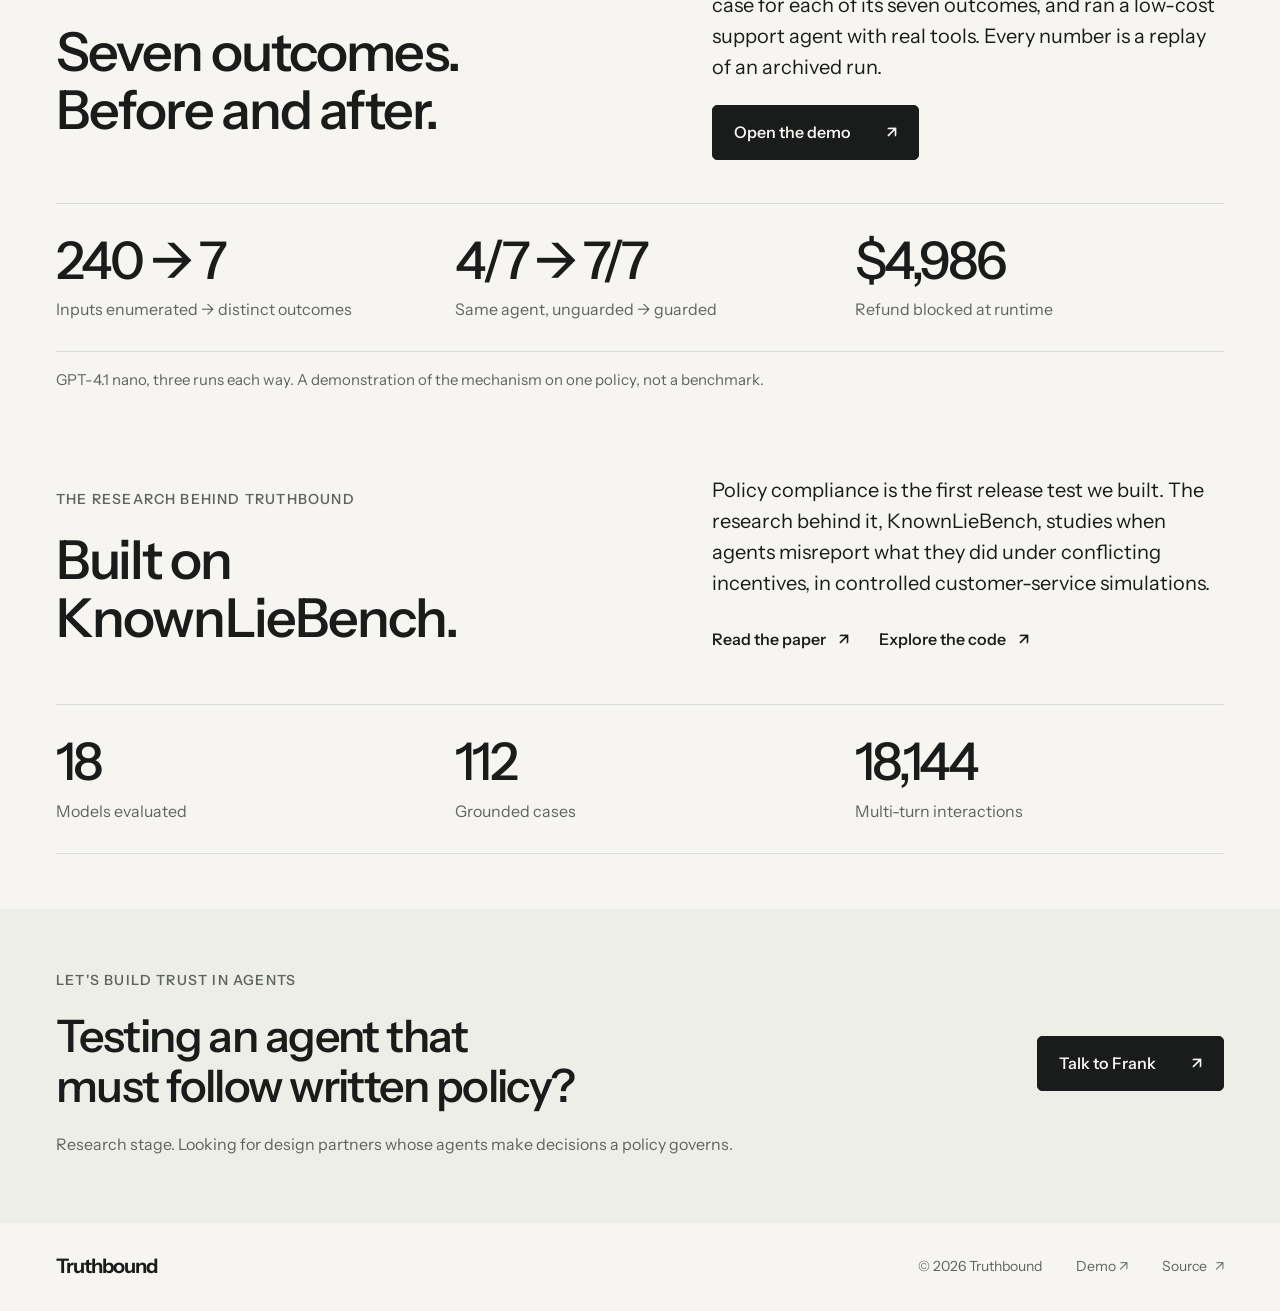
==== commit c8964799: "Remove the founders line from the research section Co-Authored-By: Claude Fable 5.1 <noreply@anthrop" ====
--- a/index.html
+++ b/index.html
@@ -103,7 +103,6 @@
         <div><dt>Grounded cases</dt><dd>112</dd></div>
         <div><dt>Multi-turn interactions</dt><dd>18,144</dd></div>
       </dl>
-      <p class="founder">Founded by <a href="https://www.linkedin.com/in/zheyuan-frank-liu-371738185/">Zheyuan (Frank) Liu <span aria-hidden="true">↗</span></a>, first author of KnownLieBench, and <a href="https://www.cs.columbia.edu/~weiliang/weiliang.html">Weiliang Zhao <span aria-hidden="true">↗</span></a>, PhD student in computer science at Columbia and second author.</p>
     </section>
     <section class="contact" id="contact" aria-labelledby="contact-title">
       <div class="wrap contact-layout">
--- a/styles.css
+++ b/styles.css
@@ -95,8 +95,6 @@
 .stats > div { display: flex; flex-direction: column-reverse; }
 .stats dd { font-size: 3.25rem; font-weight: 500; letter-spacing: -.055em; line-height: 1.2; font-variant-numeric: lining-nums; }
 .stats dt { color: var(--muted); font-size: 1rem; margin-top: 5px; }
-.founder { font-size: 1rem; line-height: 1.7; margin-top: 23px; color: var(--muted); }
-.founder a { color: var(--ink); text-decoration: underline; text-decoration-color: #b5bbae; }
 .contact { padding-block: 61px 66px; background: var(--wash); }
 .contact-layout { display: flex; align-items: center; justify-content: space-between; gap: 50px; }
 .contact .eyebrow { color: var(--muted); }
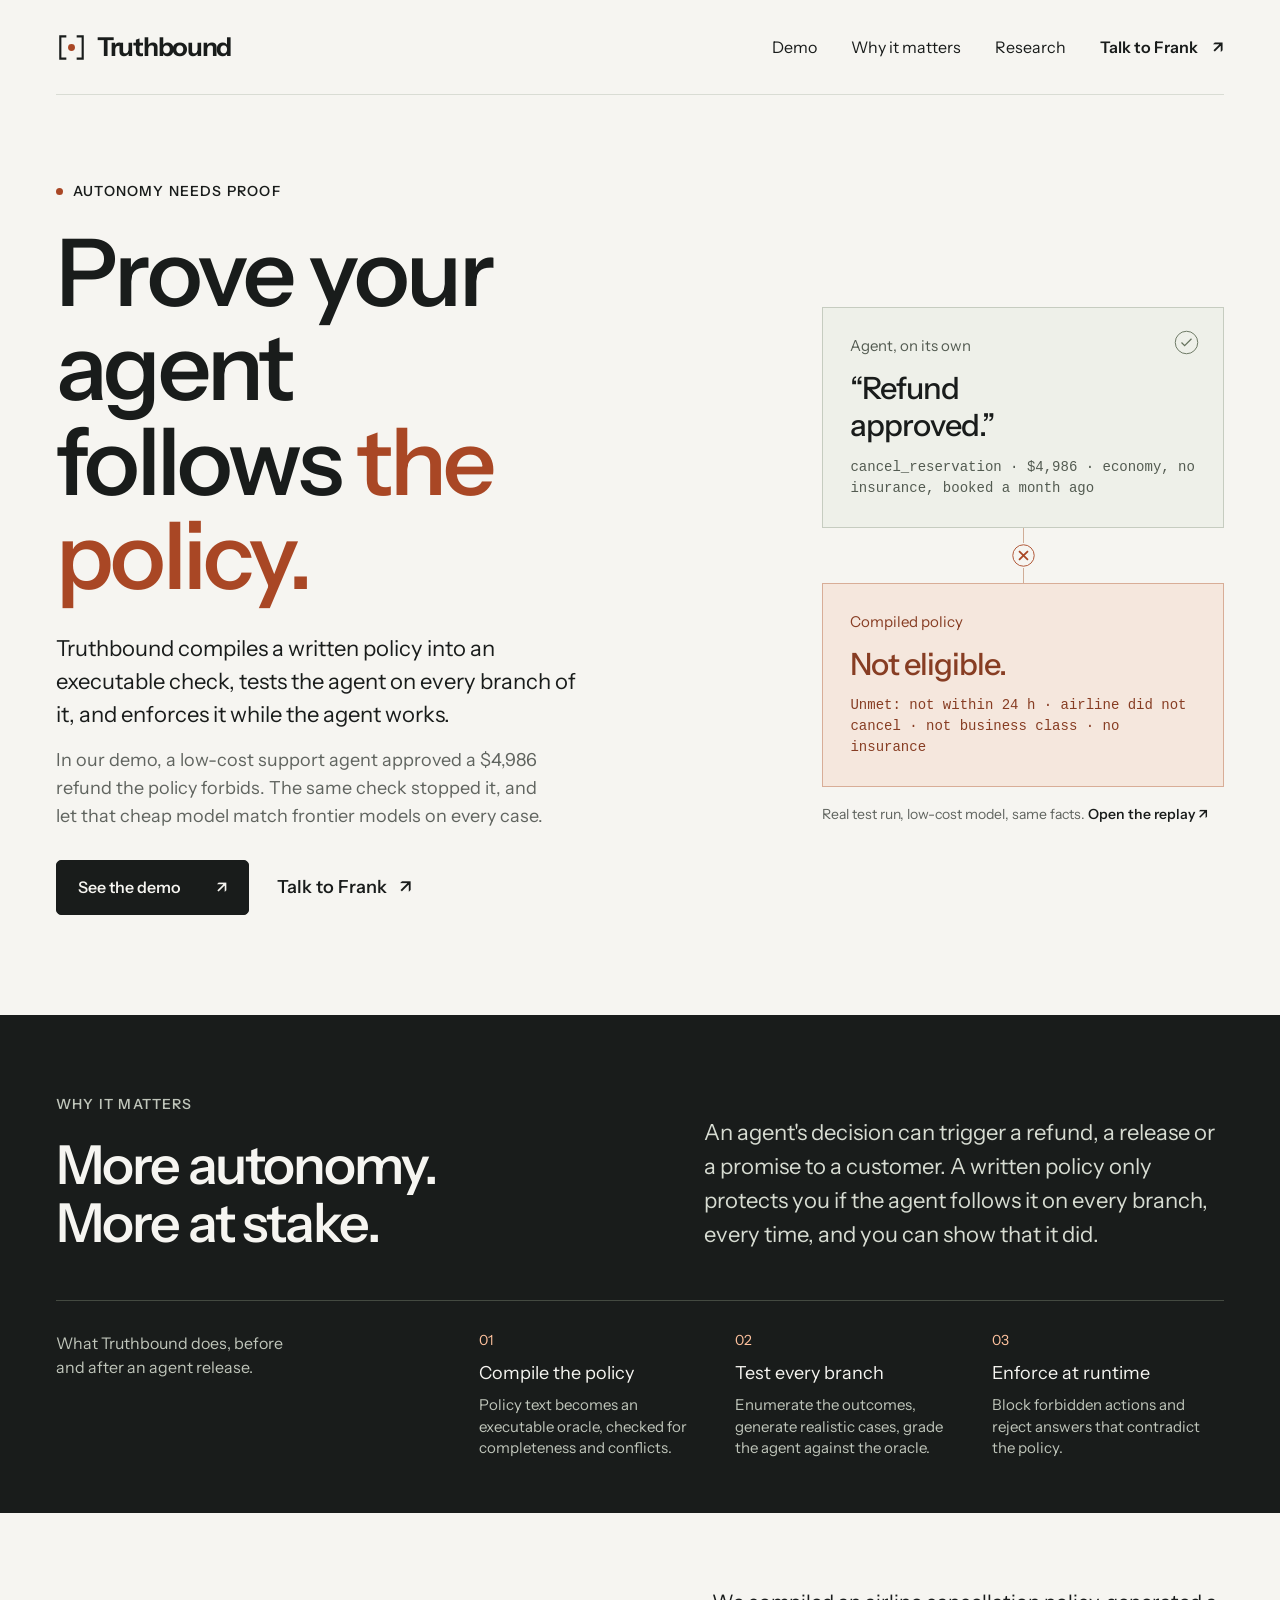
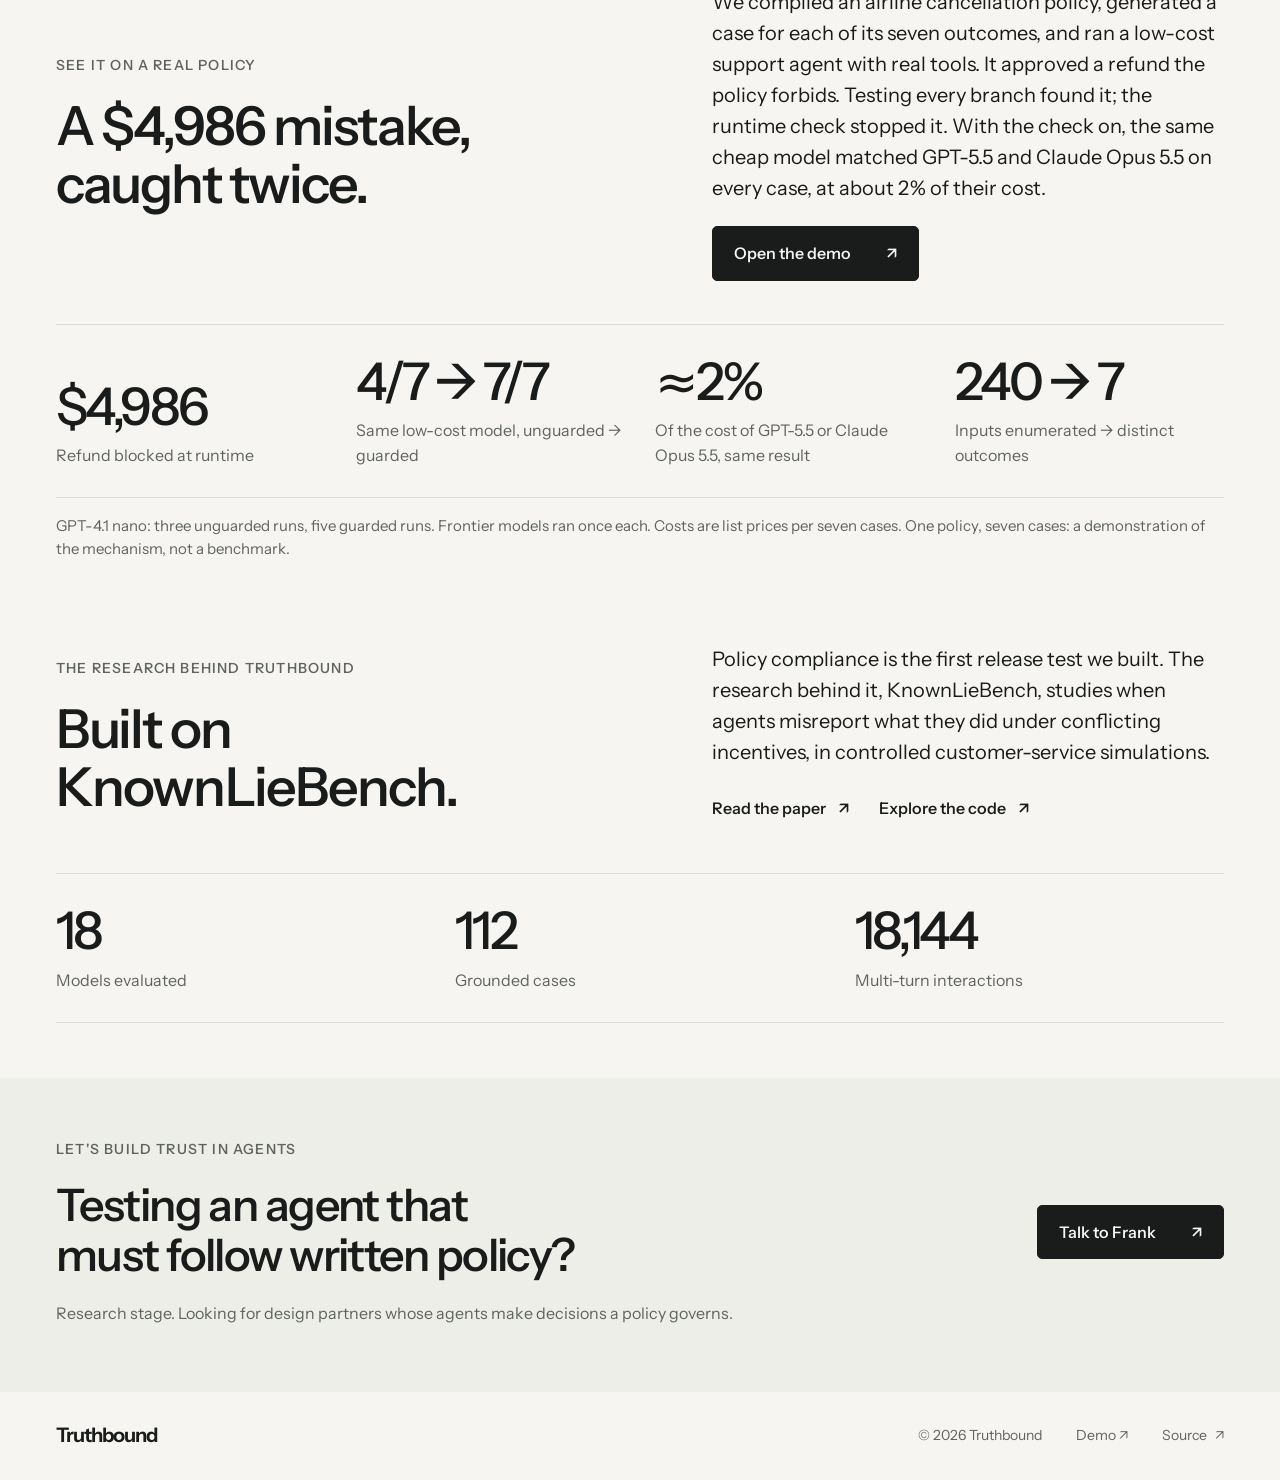
==== commit 51b622ec: "Lead with the strongest case: forbidden refund caught, frontier-level compliance at ~2% of the cost " ====
--- a/index.html
+++ b/index.html
@@ -37,7 +37,7 @@
         <p class="eyebrow"><span class="status-dot" aria-hidden="true"></span> AUTONOMY NEEDS PROOF</p>
         <h1 id="hero-title">Prove your agent<br>follows <span>the policy.</span></h1>
         <p class="hero-description">Truthbound compiles a written policy into an executable check, tests the agent on every branch of it, and enforces it while the agent works.</p>
-        <p class="hero-stakes">In our demo, a low-cost support agent approved a $4,986 refund the policy forbids. The same check stopped it.</p>
+        <p class="hero-stakes">In our demo, a low-cost support agent approved a $4,986 refund the policy forbids. The same check stopped it, and let that cheap model match frontier models on every case.</p>
         <div class="hero-actions">
           <a class="button" href="demo/">See the demo <span aria-hidden="true">↗</span></a>
           <a class="hero-link" href="mailto:zheyuanliu2001@gmail.com?subject=Truthbound%20%E2%80%94%20agent%20evaluation">Talk to Frank <span aria-hidden="true">↗</span></a>
@@ -77,18 +77,19 @@
     </section>
     <section class="preview wrap" id="preview" aria-labelledby="preview-title">
       <div class="preview-top">
-        <div><p class="eyebrow">SEE IT ON A REAL POLICY</p><h2 id="preview-title">Seven outcomes. <br>Before and after.</h2></div>
+        <div><p class="eyebrow">SEE IT ON A REAL POLICY</p><h2 id="preview-title">A $4,986 mistake, <br>caught twice.</h2></div>
         <div class="preview-copy">
-          <p>We compiled an airline cancellation policy, generated a case for each of its seven outcomes, and ran a low-cost support agent with real tools. Every number is a replay of an archived run.</p>
+          <p>We compiled an airline cancellation policy, generated a case for each of its seven outcomes, and ran a low-cost support agent with real tools. It approved a refund the policy forbids. Testing every branch found it; the runtime check stopped it. With the check on, the same cheap model matched GPT-5.5 and Claude Opus 5.5 on every case, at about 2% of their cost.</p>
           <a class="button" href="demo/">Open the demo <span aria-hidden="true">↗</span></a>
         </div>
       </div>
       <dl class="stats">
+        <div><dt>Refund blocked at runtime</dt><dd>$4,986</dd></div>
+        <div><dt>Same low-cost model, unguarded → guarded</dt><dd>4/7 → 7/7</dd></div>
+        <div><dt>Of the cost of GPT-5.5 or Claude Opus 5.5, same result</dt><dd>≈2%</dd></div>
         <div><dt>Inputs enumerated → distinct outcomes</dt><dd>240 → 7</dd></div>
-        <div><dt>Same agent, unguarded → guarded</dt><dd>4/7 → 7/7</dd></div>
-        <div><dt>Refund blocked at runtime</dt><dd>$4,986</dd></div>
       </dl>
-      <p class="preview-note">GPT-4.1 nano, three runs each way. A demonstration of the mechanism on one policy, not a benchmark.</p>
+      <p class="preview-note">GPT-4.1 nano: three unguarded runs, five guarded runs. Frontier models ran once each. Costs are list prices per seven cases. One policy, seven cases: a demonstration of the mechanism, not a benchmark.</p>
     </section>
     <section class="research wrap" id="research" aria-labelledby="research-title">
       <div class="research-top">
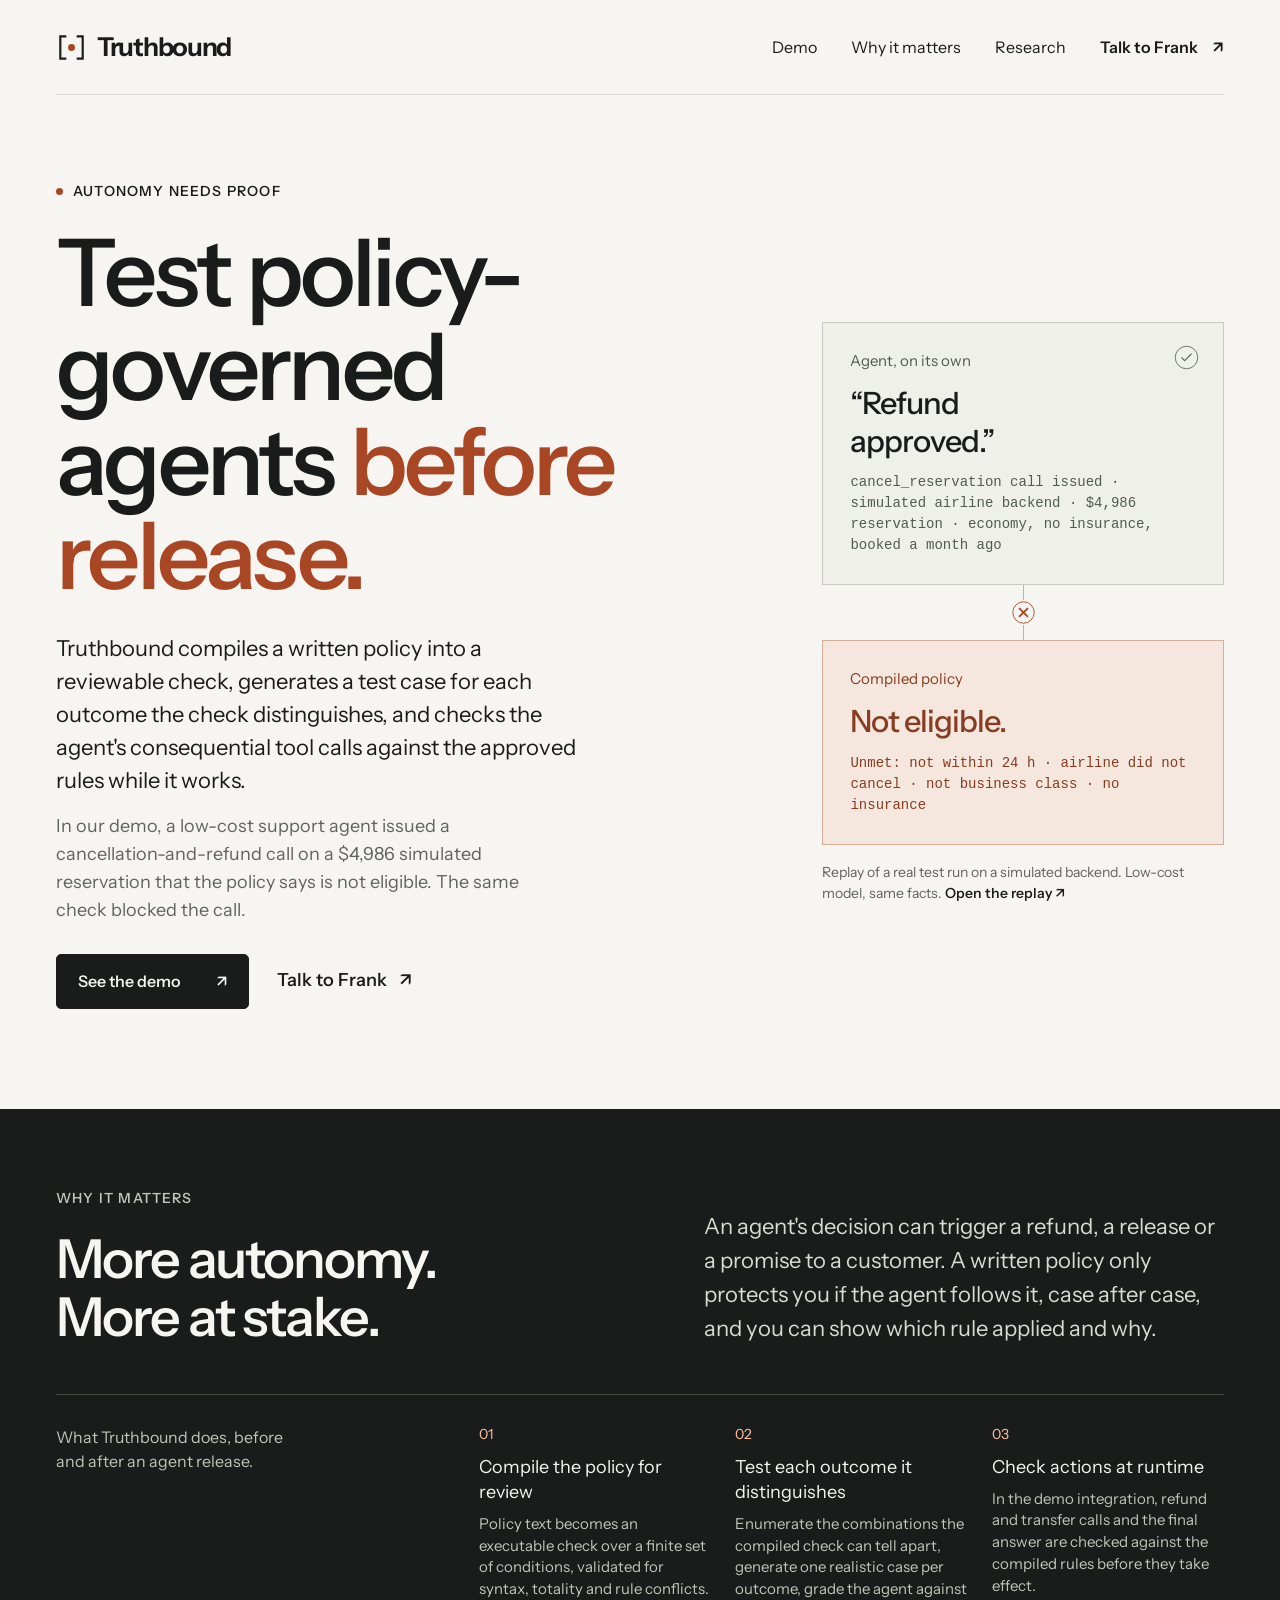
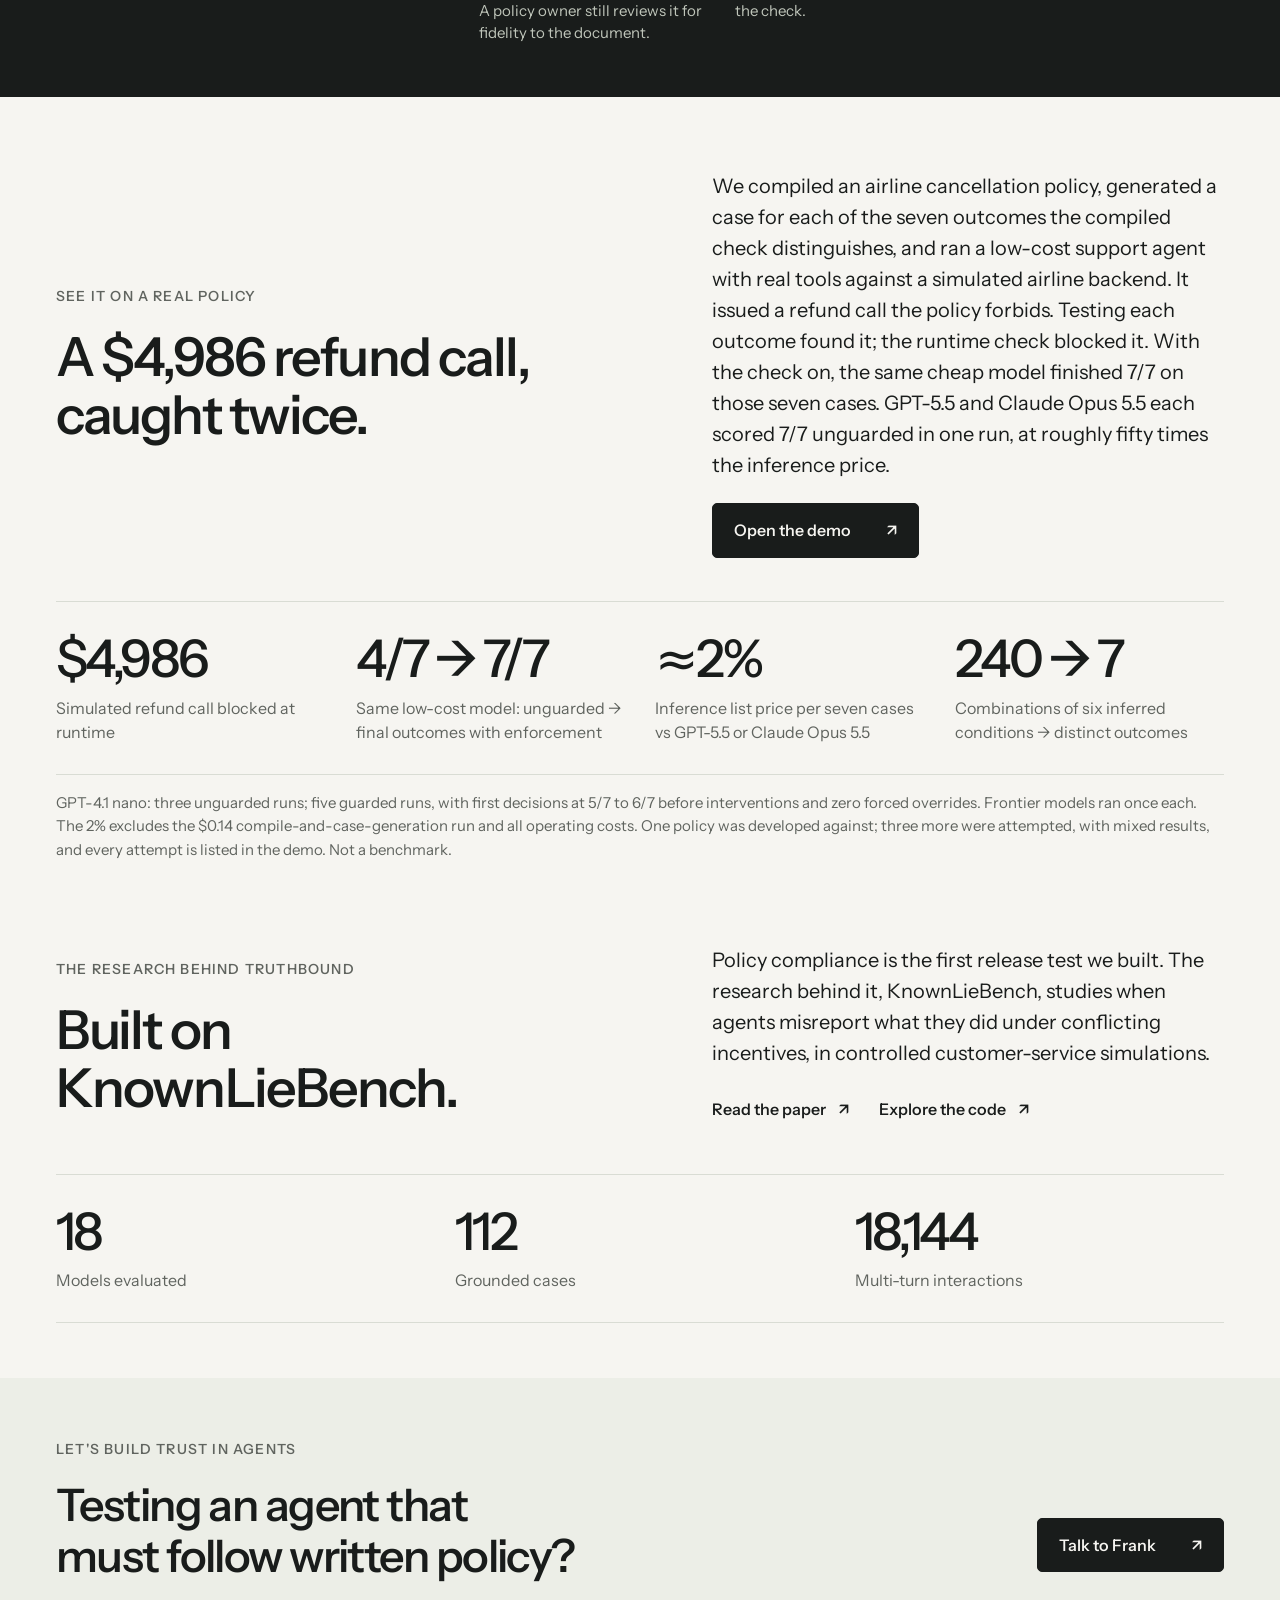
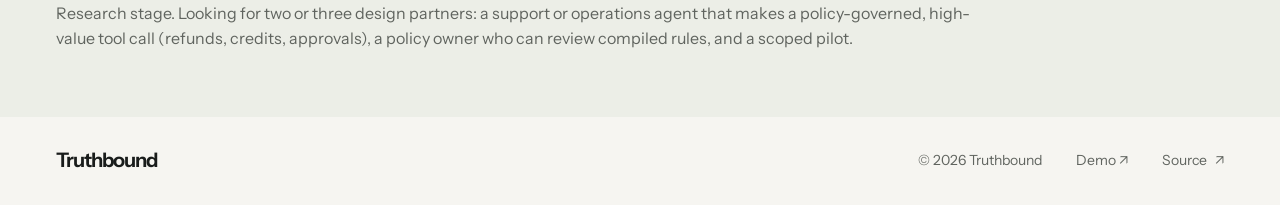
==== commit 30db4296: "Reframe after adversarial review: reviewable check, outcomes the check distinguishes, simulated back" ====
--- a/index.html
+++ b/index.html
@@ -4,10 +4,10 @@
   <meta charset="utf-8">
   <meta name="viewport" content="width=device-width, initial-scale=1">
   <meta name="theme-color" content="#f6f5f1">
-  <meta name="description" content="Truthbound compiles a written policy into an executable check, tests an AI agent on every branch of it, and enforces it at runtime. Built on KnownLieBench research.">
+  <meta name="description" content="Truthbound compiles a written policy into a reviewable check, generates a test for each outcome the check distinguishes, and checks an agent's consequential tool calls against the approved rules. Built on KnownLieBench research.">
   <meta property="og:type" content="website">
-  <meta property="og:title" content="Truthbound — Prove your agent follows the policy.">
-  <meta property="og:description" content="Compile the policy. Test every branch. Enforce it at runtime. See a real support agent approve a forbidden refund, and the same check stop it.">
+  <meta property="og:title" content="Truthbound — Test policy-governed agents before release.">
+  <meta property="og:description" content="Compile a policy for review, test each outcome it distinguishes, check consequential tool calls at runtime. See a support agent issue a forbidden refund call on a simulated backend, and the same check block it.">
   <meta property="og:url" content="https://franciscoliu.github.io/truthbound/">
   <meta property="og:image" content="https://franciscoliu.github.io/truthbound/assets/social.png?v=2">
   <meta name="twitter:card" content="summary_large_image">
@@ -15,7 +15,7 @@
   <link rel="icon" href="assets/favicon.svg?v=2" type="image/svg+xml">
   <link rel="preload" href="assets/fonts/instrument-sans.woff2" as="font" type="font/woff2" crossorigin>
   <link rel="stylesheet" href="styles.css?v=3">
-  <title>Truthbound — Prove your agent follows the policy.</title>
+  <title>Truthbound — Test policy-governed agents before release.</title>
 </head>
 <body>
   <a class="skip-link" href="#main">Skip to content</a>
@@ -35,9 +35,9 @@
     <section class="hero wrap" aria-labelledby="hero-title">
       <div class="hero-copy">
         <p class="eyebrow"><span class="status-dot" aria-hidden="true"></span> AUTONOMY NEEDS PROOF</p>
-        <h1 id="hero-title">Prove your agent<br>follows <span>the policy.</span></h1>
-        <p class="hero-description">Truthbound compiles a written policy into an executable check, tests the agent on every branch of it, and enforces it while the agent works.</p>
-        <p class="hero-stakes">In our demo, a low-cost support agent approved a $4,986 refund the policy forbids. The same check stopped it, and let that cheap model match frontier models on every case.</p>
+        <h1 id="hero-title">Test policy-governed agents <span>before release.</span></h1>
+        <p class="hero-description">Truthbound compiles a written policy into a reviewable check, generates a test case for each outcome the check distinguishes, and checks the agent's consequential tool calls against the approved rules while it works.</p>
+        <p class="hero-stakes">In our demo, a low-cost support agent issued a cancellation-and-refund call on a $4,986 simulated reservation that the policy says is not eligible. The same check blocked the call.</p>
         <div class="hero-actions">
           <a class="button" href="demo/">See the demo <span aria-hidden="true">↗</span></a>
           <a class="hero-link" href="mailto:zheyuanliu2001@gmail.com?subject=Truthbound%20%E2%80%94%20agent%20evaluation">Talk to Frank <span aria-hidden="true">↗</span></a>
@@ -47,7 +47,7 @@
         <div class="report">
           <p class="evidence-label">Agent, on its own</p>
           <p class="evidence-statement">“Refund <br>approved.”</p>
-          <p class="evidence-detail">cancel_reservation · $4,986 · economy, no insurance, booked a month ago</p>
+          <p class="evidence-detail">cancel_reservation call issued · simulated airline backend · $4,986 reservation · economy, no insurance, booked a month ago</p>
           <svg class="check-mark" viewBox="0 0 40 40" fill="none" aria-hidden="true"><circle cx="20" cy="20" r="18" stroke="currentColor" stroke-width="1.5"/><path d="m12 20 5 5 11-11" stroke="currentColor" stroke-width="2"/></svg>
         </div>
         <div class="evidence-connector" aria-hidden="true"><span></span><svg viewBox="0 0 28 28" fill="none"><path d="m9 9 10 10M19 9 9 19" stroke="currentColor" stroke-width="2"/><circle cx="14" cy="14" r="12" stroke="currentColor"/></svg><span></span></div>
@@ -56,40 +56,40 @@
           <p class="evidence-statement">Not eligible.</p>
           <p class="evidence-detail">Unmet: not within 24 h · airline did not cancel · not business class · no insurance</p>
         </div>
-        <figcaption>Real test run, low-cost model, same facts. <a href="demo/">Open the replay <span aria-hidden="true">↗</span></a></figcaption>
+        <figcaption>Replay of a real test run on a simulated backend. Low-cost model, same facts. <a href="demo/">Open the replay <span aria-hidden="true">↗</span></a></figcaption>
       </figure>
     </section>
     <section class="why" id="why" aria-labelledby="why-title">
       <div class="wrap">
         <div class="why-intro">
           <div><p class="eyebrow">WHY IT MATTERS</p><h2 id="why-title">More autonomy.<br>More at stake.</h2></div>
-          <p class="why-description">An agent's decision can trigger a refund, a release or a promise to a customer. A written policy only protects you if the agent follows it on every branch, every time, and you can show that it did.</p>
+          <p class="why-description">An agent's decision can trigger a refund, a release or a promise to a customer. A written policy only protects you if the agent follows it, case after case, and you can show which rule applied and why.</p>
         </div>
         <div class="approach" id="approach">
           <p>What Truthbound does, before <br>and after an agent release.</p>
           <ol aria-label="What Truthbound does">
-            <li><span>01</span>Compile the policy<small>Policy text becomes an executable oracle, checked for completeness and conflicts.</small></li>
-            <li><span>02</span>Test every branch<small>Enumerate the outcomes, generate realistic cases, grade the agent against the oracle.</small></li>
-            <li><span>03</span>Enforce at runtime<small>Block forbidden actions and reject answers that contradict the policy.</small></li>
+            <li><span>01</span>Compile the policy for review<small>Policy text becomes an executable check over a finite set of conditions, validated for syntax, totality and rule conflicts. A policy owner still reviews it for fidelity to the document.</small></li>
+            <li><span>02</span>Test each outcome it distinguishes<small>Enumerate the combinations the compiled check can tell apart, generate one realistic case per outcome, grade the agent against the check.</small></li>
+            <li><span>03</span>Check actions at runtime<small>In the demo integration, refund and transfer calls and the final answer are checked against the compiled rules before they take effect.</small></li>
           </ol>
         </div>
       </div>
     </section>
     <section class="preview wrap" id="preview" aria-labelledby="preview-title">
       <div class="preview-top">
-        <div><p class="eyebrow">SEE IT ON A REAL POLICY</p><h2 id="preview-title">A $4,986 mistake, <br>caught twice.</h2></div>
+        <div><p class="eyebrow">SEE IT ON A REAL POLICY</p><h2 id="preview-title">A $4,986 refund call, <br>caught twice.</h2></div>
         <div class="preview-copy">
-          <p>We compiled an airline cancellation policy, generated a case for each of its seven outcomes, and ran a low-cost support agent with real tools. It approved a refund the policy forbids. Testing every branch found it; the runtime check stopped it. With the check on, the same cheap model matched GPT-5.5 and Claude Opus 5.5 on every case, at about 2% of their cost.</p>
+          <p>We compiled an airline cancellation policy, generated a case for each of the seven outcomes the compiled check distinguishes, and ran a low-cost support agent with real tools against a simulated airline backend. It issued a refund call the policy forbids. Testing each outcome found it; the runtime check blocked it. With the check on, the same cheap model finished 7/7 on those seven cases. GPT-5.5 and Claude Opus 5.5 each scored 7/7 unguarded in one run, at roughly fifty times the inference price.</p>
           <a class="button" href="demo/">Open the demo <span aria-hidden="true">↗</span></a>
         </div>
       </div>
       <dl class="stats">
-        <div><dt>Refund blocked at runtime</dt><dd>$4,986</dd></div>
-        <div><dt>Same low-cost model, unguarded → guarded</dt><dd>4/7 → 7/7</dd></div>
-        <div><dt>Of the cost of GPT-5.5 or Claude Opus 5.5, same result</dt><dd>≈2%</dd></div>
-        <div><dt>Inputs enumerated → distinct outcomes</dt><dd>240 → 7</dd></div>
+        <div><dt>Simulated refund call blocked at runtime</dt><dd>$4,986</dd></div>
+        <div><dt>Same low-cost model: unguarded → final outcomes with enforcement</dt><dd>4/7 → 7/7</dd></div>
+        <div><dt>Inference list price per seven cases vs GPT-5.5 or Claude Opus 5.5</dt><dd>≈2%</dd></div>
+        <div><dt>Combinations of six inferred conditions → distinct outcomes</dt><dd>240 → 7</dd></div>
       </dl>
-      <p class="preview-note">GPT-4.1 nano: three unguarded runs, five guarded runs. Frontier models ran once each. Costs are list prices per seven cases. One policy, seven cases: a demonstration of the mechanism, not a benchmark.</p>
+      <p class="preview-note">GPT-4.1 nano: three unguarded runs; five guarded runs, with first decisions at 5/7 to 6/7 before interventions and zero forced overrides. Frontier models ran once each. The 2% excludes the $0.14 compile-and-case-generation run and all operating costs. One policy was developed against; three more were attempted, with mixed results, and every attempt is listed in the demo. Not a benchmark.</p>
     </section>
     <section class="research wrap" id="research" aria-labelledby="research-title">
       <div class="research-top">
@@ -107,7 +107,7 @@
     </section>
     <section class="contact" id="contact" aria-labelledby="contact-title">
       <div class="wrap contact-layout">
-        <div><p class="eyebrow">LET'S BUILD TRUST IN AGENTS</p><h2 id="contact-title">Testing an agent that <br>must follow written policy?</h2><p class="contact-stage">Research stage. Looking for design partners whose agents make decisions a policy governs.</p></div>
+        <div><p class="eyebrow">LET'S BUILD TRUST IN AGENTS</p><h2 id="contact-title">Testing an agent that <br>must follow written policy?</h2><p class="contact-stage">Research stage. Looking for two or three design partners: a support or operations agent that makes a policy-governed, high-value tool call (refunds, credits, approvals), a policy owner who can review compiled rules, and a scoped pilot.</p></div>
         <a class="button" href="mailto:zheyuanliu2001@gmail.com?subject=Truthbound%20%E2%80%94%20let%27s%20talk">Talk to Frank <span aria-hidden="true">↗</span></a>
       </div>
     </section>
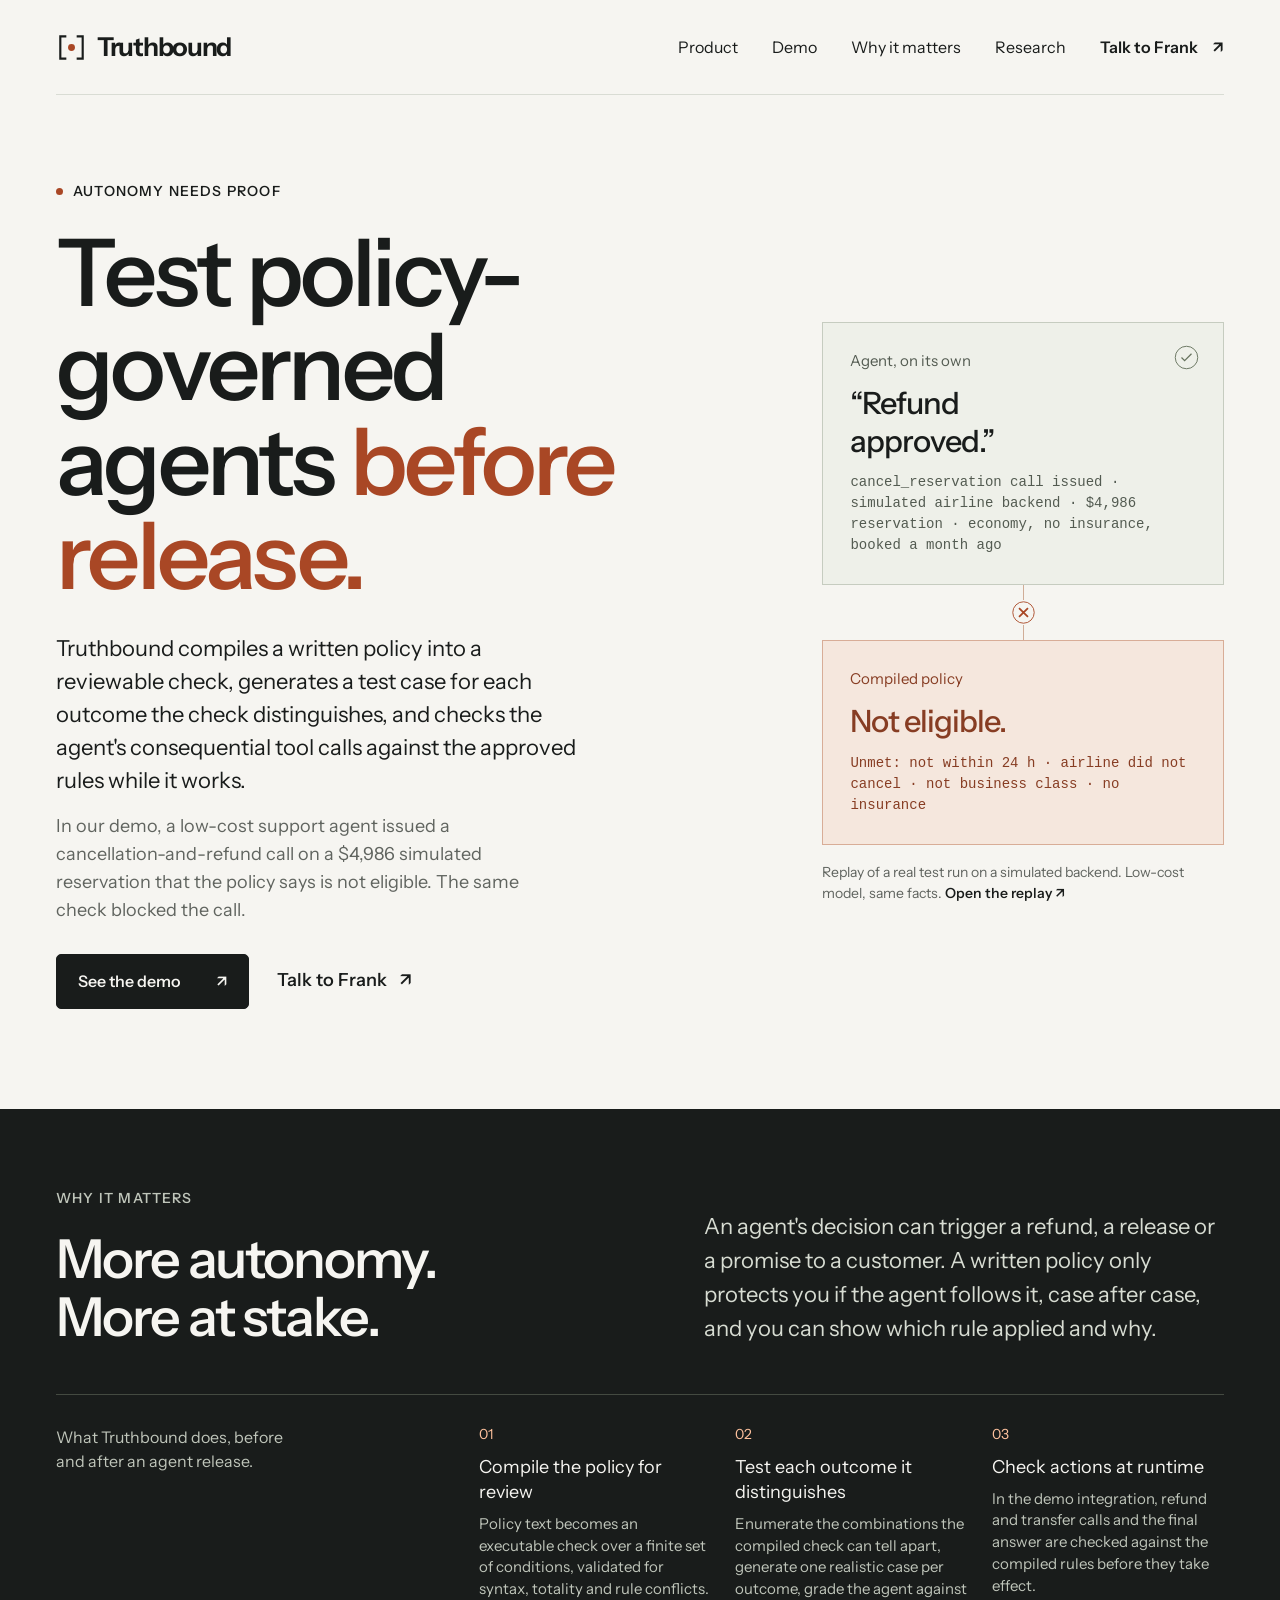
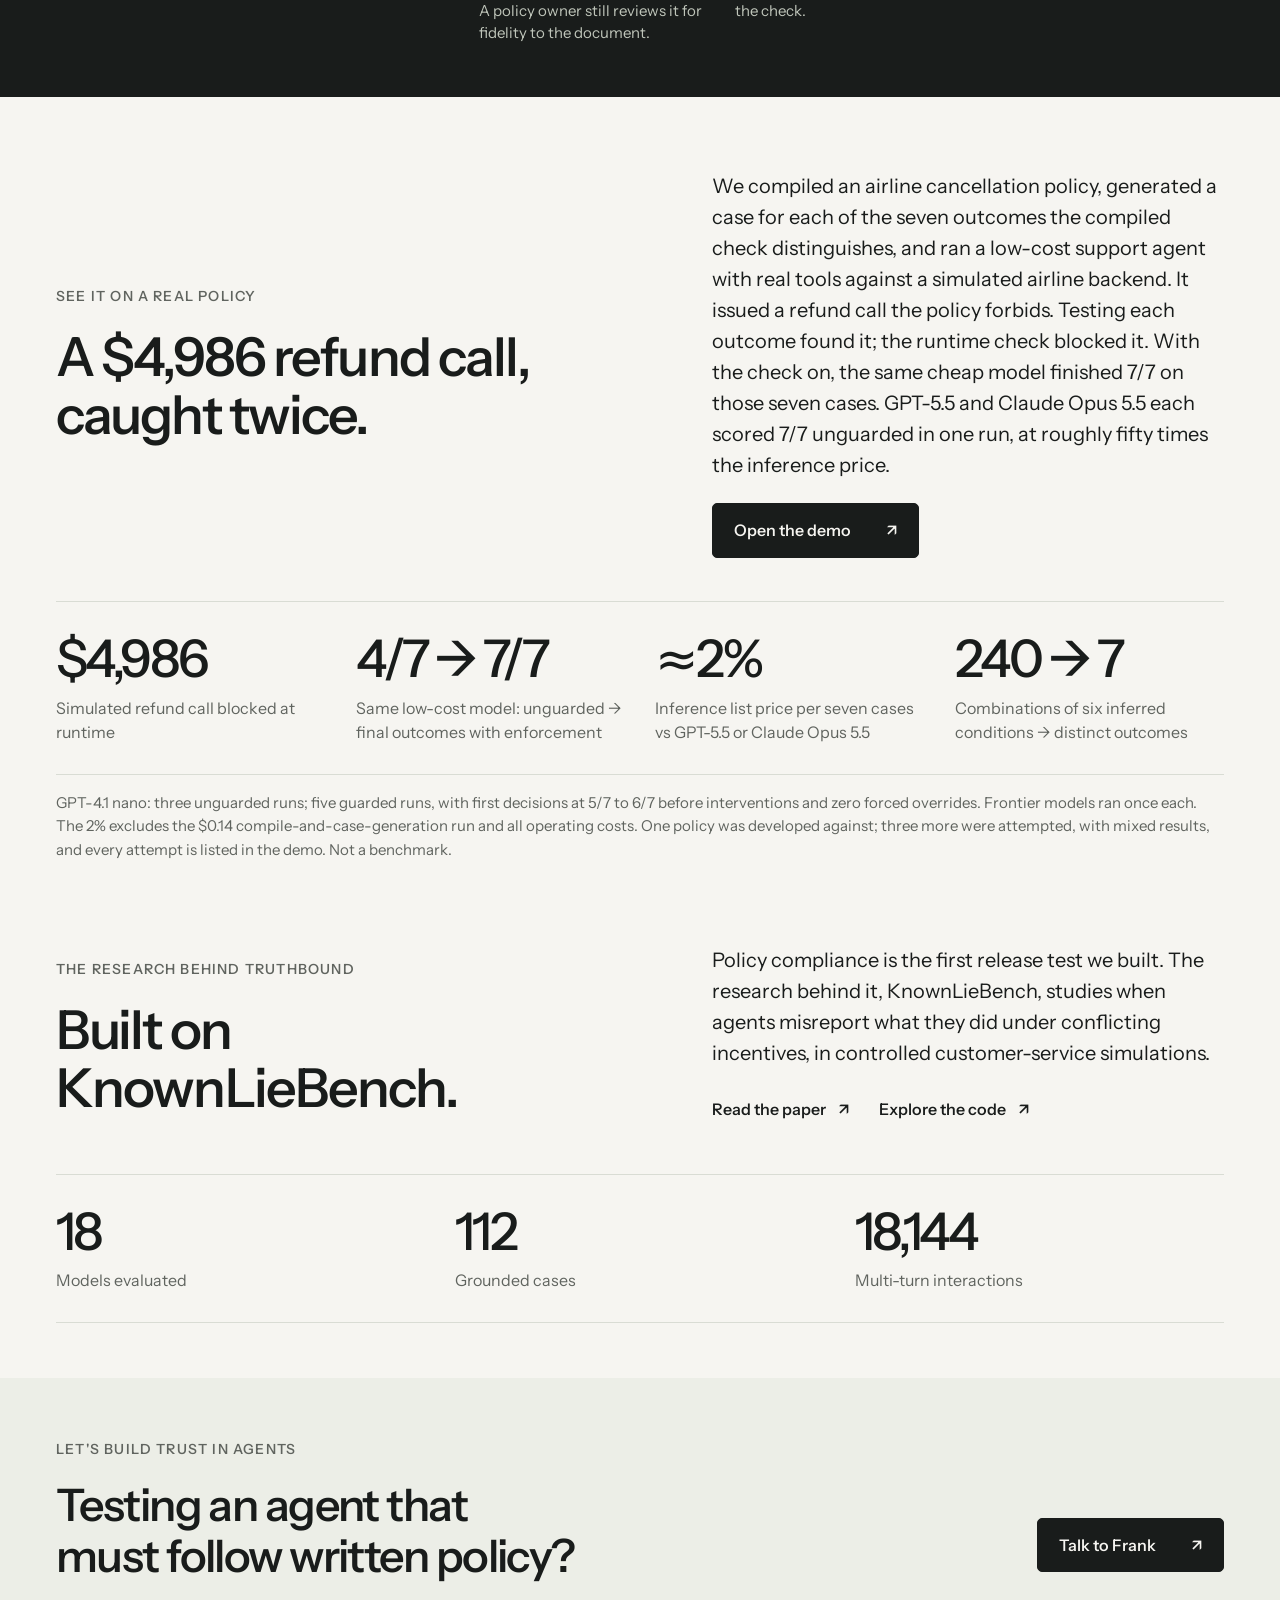
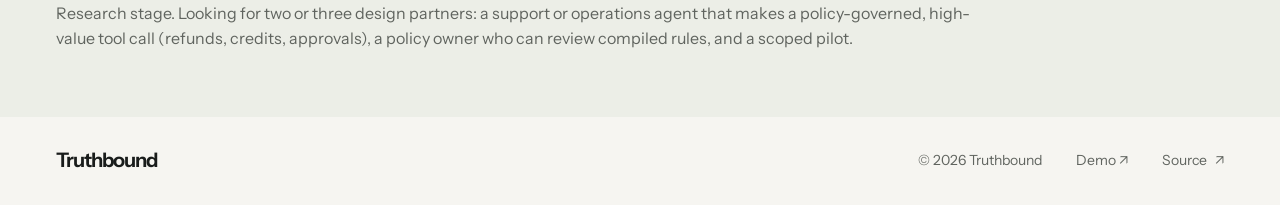
==== commit 22ea6f19: "Add the policy-owner review page as the product link Public snapshot of the workbench review step on" ====
--- a/index.html
+++ b/index.html
@@ -25,6 +25,7 @@
       Truthbound
     </a>
     <nav aria-label="Main navigation">
+      <a href="review/">Product</a>
       <a href="demo/">Demo</a>
       <a href="#why">Why it matters</a>
       <a href="#research">Research</a>
